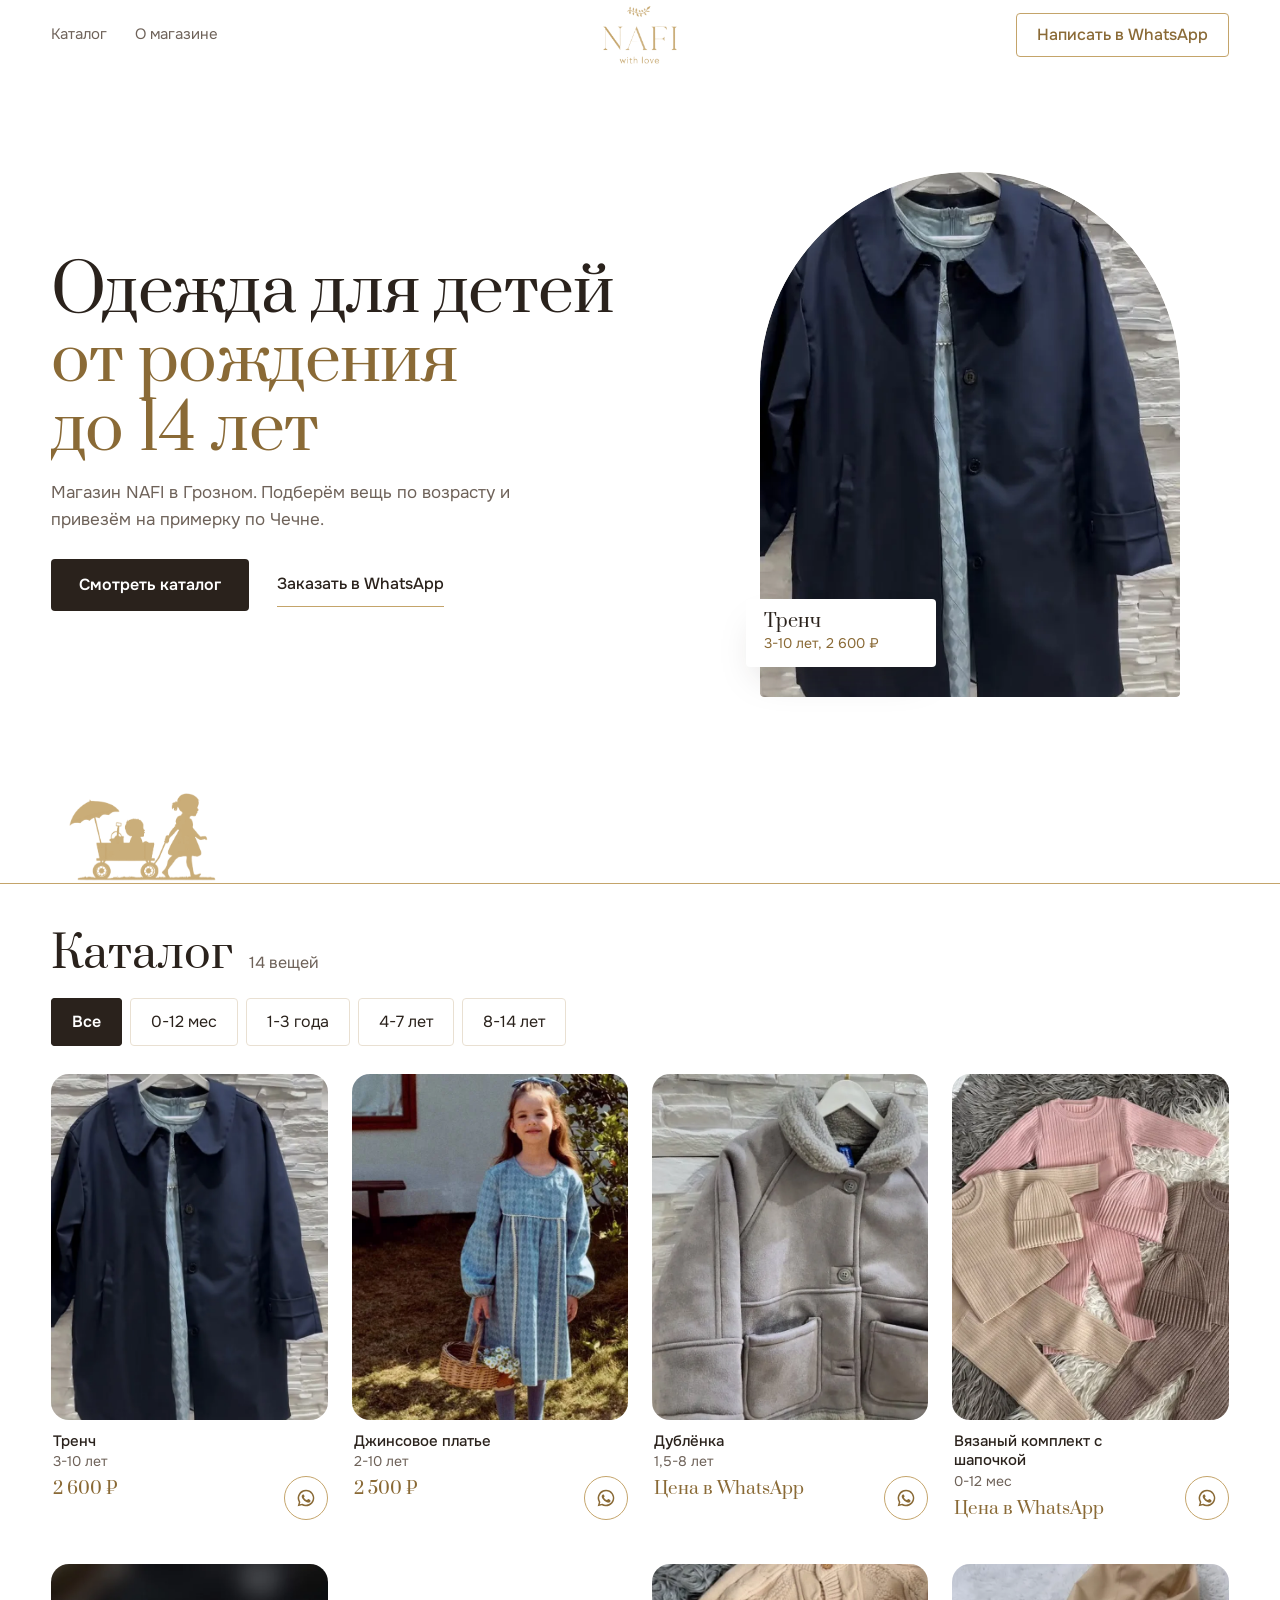
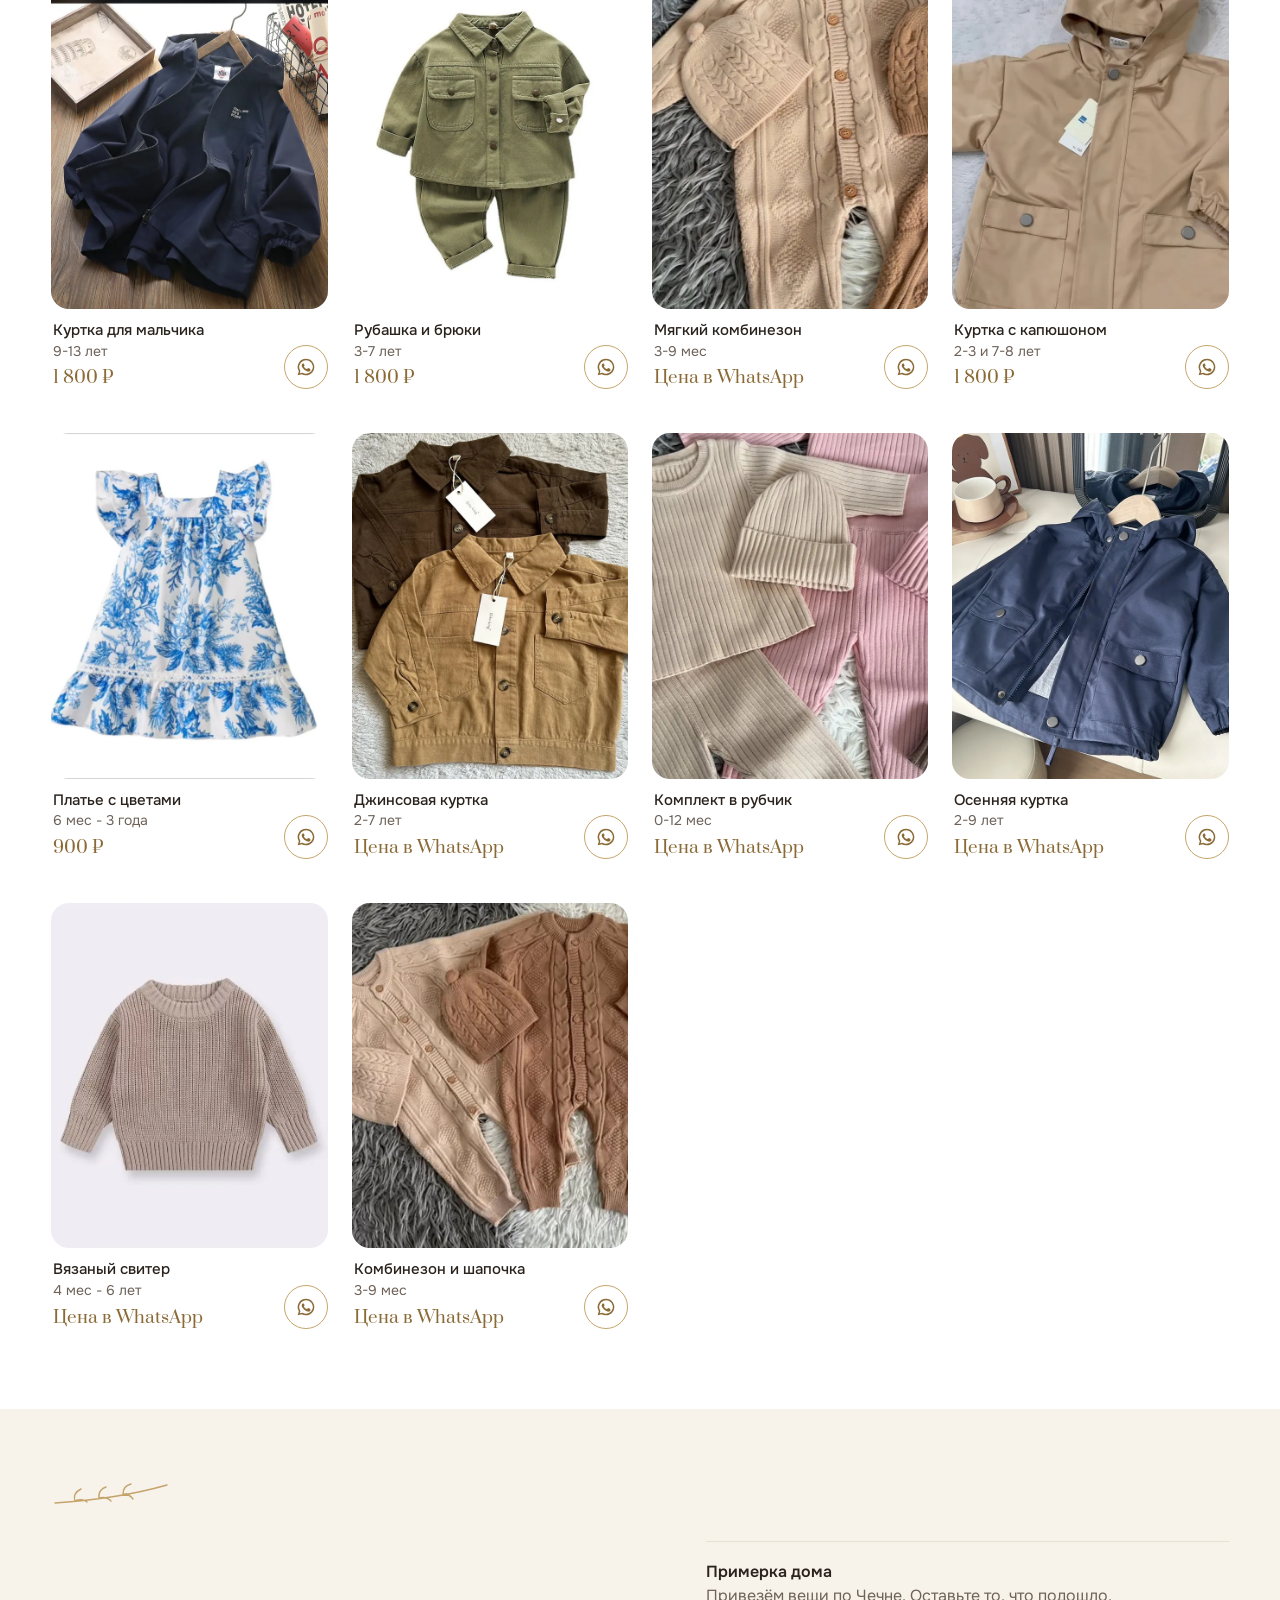
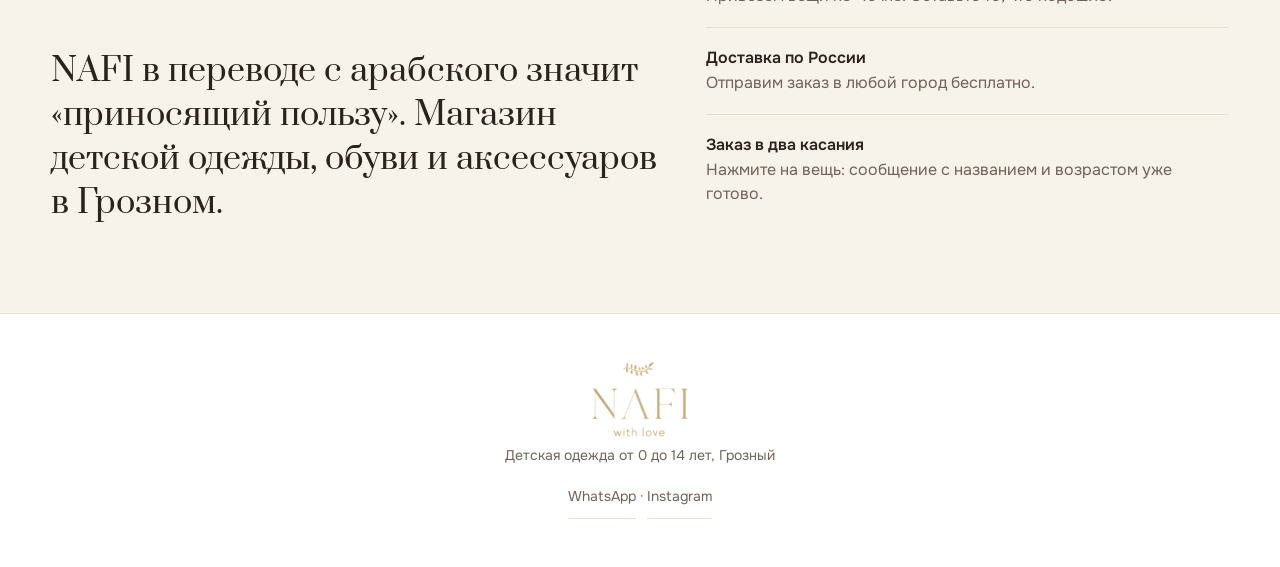
==== index.html @ 74fa731b "Первая выкладка демо: каталог NAFI, две темы, страница Миланы Выложено скриптом выложить-сайт.py" ====
<!doctype html>
<html lang="ru">
<head>
<meta charset="utf-8">
<meta name="viewport" content="width=device-width, initial-scale=1, viewport-fit=cover">
<meta name="robots" content="noindex">
<meta name="color-scheme" content="light dark">
<meta name="theme-color" content="#ffffff" media="(prefers-color-scheme: light)">
<meta name="theme-color" content="#17120e" media="(prefers-color-scheme: dark)">
<title>NAFI: детская одежда в Грозном</title>
<meta name="description" content="Детская одежда NAFI от 0 до 14 лет в Грозном. Выберите вещь по возрасту и закажите в WhatsApp.">
<link rel="preconnect" href="https://fonts.googleapis.com">
<link rel="preconnect" href="https://fonts.gstatic.com" crossorigin>
<link href="https://fonts.googleapis.com/css2?family=Onest:wght@400;500;600&family=Prata&display=swap" rel="stylesheet">
<link rel="stylesheet" href="css/base.css">
<link rel="stylesheet" href="css/glavnaya.css">
<link rel="stylesheet" href="css/katalog.css">
<script>
  // Тема как на телефоне. ?tema=svet или ?tema=tma: для проверки
  (() => {
    const d = document.documentElement, m = matchMedia('(prefers-color-scheme: dark)'), q = new URLSearchParams(location.search).get('tema');
    const tema = () => { d.dataset.tema = q === 'tma' || q === 'svet' ? q : (m.matches ? 'tma' : 'svet'); };
    tema(); m.addEventListener('change', tema); d.classList.add('js');
  })();
</script>
</head>
<body>
<header class="shapka">
  <nav class="shapka-menu" aria-label="Разделы"><a href="#katalog">Каталог</a><a href="#o-nas">О магазине</a></nav>
  <a class="shapka-znak" href="#" aria-label="NAFI with love, наверх"><img src="img/znak.png" alt="NAFI with love" width="484" height="375"></a>
  <a class="shapka-wa" data-wa target="_blank" rel="noopener">Написать в WhatsApp</a>
</header>

<main>
  <!-- Светлая тема телефона: арка -->
  <section class="glavnaya glavnaya-svet">
    <div class="glavnaya-tekst sloj-tekst">
      <h1 data-slova>Одежда для детей от рождения до 14&nbsp;лет</h1>
      <p class="podzag">Магазин NAFI в Грозном. Подберём вещь по возрасту и привезём на примерку по Чечне.</p>
      <div class="glavnaya-knopki">
        <a class="knopka" href="#katalog">Смотреть каталог</a>
        <a class="ssylka" data-wa target="_blank" rel="noopener">Заказать в WhatsApp</a>
      </div>
    </div>
    <figure class="arka-svet sloj-arka" data-arka>
      <div class="arka-okno"></div>
      <figcaption class="arka-podpis" aria-live="polite"><b class="smena" data-arka-name></b><span class="smena" data-arka-info></span></figcaption>
    </figure>
    <div class="zemlya" data-progulka aria-hidden="true"></div>
  </section>

  <!-- Тёмная тема телефона: витрина -->
  <section class="glavnaya glavnaya-tma">
    <div class="scena-tekst sloj-tekst">
      <h1 data-slova>Детская одежда от&nbsp;0 до&nbsp;14&nbsp;лет</h1>
      <p class="podzag">Магазин NAFI в Грозном. Примерка дома по Чечне, доставка по России.</p>
    </div>
    <div class="vitrina sloj-arka" data-vitrina>
      <div class="svet" aria-hidden="true"></div>
      <div class="vitrina-lenta" data-lenta></div>
      <button class="strelka strelka-l" type="button" data-shag="-1" aria-label="Предыдущая вещь"><svg viewBox="0 0 24 24"><path d="M15 5l-7 7 7 7"/></svg></button>
      <button class="strelka strelka-p" type="button" data-shag="1" aria-label="Следующая вещь"><svg viewBox="0 0 24 24"><path d="M9 5l7 7-7 7"/></svg></button>
    </div>
    <div class="vitrina-podpis" aria-live="polite">
      <div><b class="smena" data-v-name></b><span class="smena" data-v-info></span></div>
      <a class="knopka" data-v-wa target="_blank" rel="noopener">Заказать</a>
    </div>
    <div class="zemlya" data-progulka aria-hidden="true"></div>
  </section>

  <section class="katalog" id="katalog">
    <div class="katalog-verh"><h2>Каталог</h2><span class="schet" data-schet></span></div>
    <div class="vozrasty" id="vozrast" data-vozrasty role="group" aria-label="Возраст ребёнка"></div>
    <div class="setka" data-setka></div>
  </section>

  <section class="o-nas" id="o-nas">
    <svg class="vetka" viewBox="0 0 120 32" aria-hidden="true"><path pathLength="1" d="M4 22c30-2 70-6 112-18M24 20c-2-6 2-10 6-12M24 20c4-2 9-2 12 1M48 17c-1-6 3-10 7-11M48 17c4-1 9 0 12 3M72 13c0-6 4-9 8-10M72 13c4 0 8 2 10 5"/></svg>
    <p class="poyav">NAFI в переводе с арабского значит «приносящий пользу». Магазин детской одежды, обуви и аксессуаров в Грозном.</p>
    <ul class="fakty">
      <li class="poyav"><b>Примерка дома</b>Привезём вещи по Чечне. Оставьте то, что подошло.</li>
      <li class="poyav"><b>Доставка по России</b>Отправим заказ в любой город бесплатно.</li>
      <li class="poyav"><b>Заказ в два касания</b>Нажмите на вещь: сообщение с названием и возрастом уже готово.</li>
    </ul>
  </section>
</main>

<footer class="podval">
  <img src="img/znak.png" alt="NAFI with love" width="484" height="375" loading="lazy">
  <p>Детская одежда от 0 до 14 лет, Грозный</p>
  <p><a data-wa target="_blank" rel="noopener">WhatsApp</a> · <a href="https://www.instagram.com/nafi_with_love/" target="_blank" rel="noopener">Instagram</a></p>
</footer>

<nav class="niz" aria-label="Быстрые кнопки">
  <a href="#katalog"><svg viewBox="0 0 24 24"><path d="M4 4h7v7H4zM13 4h7v7h-7zM4 13h7v7H4zM13 13h7v7h-7z"/></svg>Каталог</a>
  <a href="#vozrast"><svg viewBox="0 0 24 24"><path d="M12 3v18M7 7h10M8 12h8M9 17h6"/></svg>Возраст</a>
  <a href="https://www.instagram.com/nafi_with_love/" target="_blank" rel="noopener"><svg viewBox="0 0 24 24"><rect x="4" y="4" width="16" height="16" rx="5"/><circle cx="12" cy="12" r="3.6"/></svg>Instagram</a>
  <a class="niz-wa" data-wa target="_blank" rel="noopener"><svg viewBox="0 0 24 24"><path d="M5 19l1.2-3.6A7.5 7.5 0 1 1 9 18.4z"/></svg>WhatsApp</a>
</nav>

<script type="module" src="js/dvizhenie.js"></script>
</body>
</html>
---- css/base.css ----
/* NAFI: переменные двух тем, шапка, кнопки, нижнее меню, подвал.
   Тема берётся с телефона: светлая (образец A) или тёмная (образец B). Цвета только отсюда. */
:root {
  --fon: #ffffff;
  --fon-2: #f7f2ea;
  --zoloto: #c4a46a;
  --zoloto-t: #8a6a36;
  --tekst: #2a221c;
  --seryj: #6e6259;
  --liniya: #e9e0d2;
  --knopka-fon: #2a221c;
  --knopka-tekst: #ffffff;
  --ten: 0 18px 40px -18px rgba(42, 34, 28, .35);
  --r: 18px;
  --z: 'Prata', Georgia, serif;
  --s: 'Onest', system-ui, sans-serif;
  --plavno: cubic-bezier(.2, .7, .2, 1);
  --pruzhina: cubic-bezier(.3, 1.45, .5, 1);
  --sy: 0;
}
/* Тёмная тема: data-tema="tma" ставит скрипт в <head> по теме телефона (или ?tema=tma) */
:root[data-tema="tma"] {
    --fon: #17120e;
    --fon-2: #211a14;
    --zoloto: #c9a86c;
    --zoloto-t: #e2c890;
    --tekst: #f3ebdd;
    --seryj: #b3a691;
    --liniya: rgba(201, 168, 108, .28);
    --knopka-fon: #c9a86c;
    --knopka-tekst: #17120e;
    --ten: 0 40px 80px -30px rgba(0, 0, 0, .85);
}

* { box-sizing: border-box; margin: 0; }
html { scroll-behavior: smooth; scroll-padding-top: 84px; }
body { background: var(--fon); color: var(--tekst); font: 16px/1.55 var(--s); -webkit-font-smoothing: antialiased; overflow-x: hidden; }
img { display: block; max-width: 100%; }
a { color: inherit; text-decoration: none; cursor: pointer; }
button { font: inherit; color: inherit; }
:focus-visible { outline: 2px solid var(--zoloto); outline-offset: 3px; }

/* Шапка: знак в середине, по знаку один раз проходит золотой блик */
.shapka { position: sticky; top: 0; z-index: 20; display: grid; grid-template-columns: 1fr auto 1fr; align-items: center; padding: 6px clamp(16px, 4vw, 56px); background: var(--fon); transition: box-shadow .4s; }
.shapka.nizhe { box-shadow: 0 1px 0 var(--liniya); }
.shapka-znak { grid-column: 2; position: relative; display: block; }
.shapka-znak img { height: 58px; width: auto; transition: height .5s var(--plavno); }
.shapka.nizhe .shapka-znak img { height: 46px; }
.shapka-znak::after { content: ''; position: absolute; inset: 0; background: linear-gradient(105deg, transparent 38%, rgba(255, 246, 220, .95) 50%, transparent 62%) 160% 0 / 260% 100% no-repeat;
  -webkit-mask: url(../img/znak.png) center / contain no-repeat; mask: url(../img/znak.png) center / contain no-repeat; animation: blik 1.8s .5s ease-in-out both; pointer-events: none; }
.shapka-menu { display: none; gap: 28px; font-size: 15px; color: var(--seryj); }
.shapka-menu a { min-height: 44px; display: inline-flex; align-items: center; background: linear-gradient(var(--zoloto), var(--zoloto)) 0 85% / 0 1px no-repeat; transition: background-size .4s var(--plavno), color .3s; }
.shapka-menu a:hover { background-size: 100% 1px; color: var(--tekst); }
.shapka-wa { display: none; justify-self: end; min-height: 44px; align-items: center; padding: 0 20px; border: 1px solid var(--zoloto); border-radius: 4px; color: var(--zoloto-t); font-weight: 500; transition: background .3s, color .3s; }
.shapka-wa:hover { background: var(--zoloto); color: var(--fon); }

/* Кнопки */
.knopka { position: relative; overflow: hidden; display: inline-flex; align-items: center; justify-content: center; min-height: 52px; padding: 0 28px; background: var(--knopka-fon); color: var(--knopka-tekst); border-radius: 4px; font-weight: 600; transition: transform .35s var(--pruzhina); }
.knopka::after { content: ''; position: absolute; left: 0; bottom: 0; height: 3px; width: 100%; background: var(--zoloto-t); transform: scaleX(0); transform-origin: left; transition: transform .5s var(--plavno); }
.knopka:hover::after { transform: scaleX(1); }
.knopka:active { transform: scale(.97); }
.ssylka { min-height: 44px; display: inline-flex; align-items: center; border-bottom: 1px solid var(--zoloto); font-weight: 500; }

/* Появление при прокрутке */
.poyav { opacity: 0; transform: translateY(26px); transition: opacity .9s var(--plavno), transform .9s var(--plavno); transition-delay: calc(var(--i, 0) * 110ms); }
.poyav.vidno { opacity: 1; transform: none; }

/* Подвал и нижнее меню телефона */
.podval { display: grid; justify-items: center; gap: 8px; padding: 48px 16px 124px; border-top: 1px solid var(--liniya); text-align: center; color: var(--seryj); font-size: 14px; }
.podval img { width: 96px; height: auto; }
.podval a { display: inline-block; min-height: 44px; line-height: 44px; border-bottom: 1px solid var(--liniya); }
.niz { position: fixed; left: 0; right: 0; bottom: 0; z-index: 30; display: grid; grid-template-columns: repeat(4, 1fr); padding: 6px 6px calc(6px + env(safe-area-inset-bottom)); background: var(--fon-2); border-top: 1px solid var(--liniya); animation: vyezd .9s 1s var(--pruzhina) both; }
.niz a { min-height: 52px; display: grid; justify-items: center; align-content: center; gap: 2px; font-size: 12px; color: var(--seryj); transition: transform .3s var(--pruzhina); }
.niz a:active { transform: scale(.92); }
.niz svg { width: 22px; height: 22px; fill: none; stroke: currentColor; stroke-width: 1.6; stroke-linejoin: round; stroke-linecap: round; }
.niz-wa { color: var(--zoloto-t) !important; }

@media (min-width: 900px) {
  .shapka-menu, .shapka-wa { display: flex; }
  .niz { display: none; }
  .podval { padding-bottom: 48px; }
}

@keyframes blik { to { background-position: -60% 0; } }
@keyframes vyezd { from { transform: translateY(110%); } }
@keyframes vverh { to { opacity: 1; transform: none; } }

@media (prefers-reduced-motion: reduce) {
  html { scroll-behavior: auto; }
  *, *::before, *::after { animation-duration: .01s !important; animation-delay: 0s !important; animation-iteration-count: 1 !important; transition-duration: .01s !important; transition-delay: 0s !important; }
}
---- css/glavnaya.css ----
/* Первый экран: светлая тема (арка) и тёмная (витрина), прогулка по линии земли, камера при прокрутке.
   --sy: прокрутка в пикселях, ставит js/dvizhenie.js. Раскадровка: docs/Раскадровка движения.md */
.glavnaya { position: relative; overflow-x: clip; max-width: 1280px; margin: 0 auto; padding: 28px clamp(16px, 4vw, 56px) 120px; }
.glavnaya-tma { display: none; }
[data-tema="tma"] .glavnaya-svet { display: none; }
[data-tema="tma"] .glavnaya-tma { display: block; }

/* Камера: текст уходит быстрее, арка медленнее, земля стоит */
.sloj-tekst { transform: translate3d(0, calc(var(--sy) * -.22px), 0); opacity: calc(1 - var(--sy) / 700); will-change: transform; }
.sloj-arka { will-change: transform; }

/* Заголовок: слова встают из-под маски по очереди */
h1 { font: 400 clamp(34px, 5.2vw, 64px)/1.08 var(--z); letter-spacing: -.01em; text-wrap: balance; }
.js h1[data-slova] { visibility: hidden; }
.js h1.razbit { visibility: visible; }
.slovo { display: inline-block; overflow: hidden; vertical-align: top; padding-bottom: .08em; margin-bottom: -.08em; }
.slovo > span { display: inline-block; transform: translateY(105%); animation: slovo 1s var(--plavno) forwards; animation-delay: calc(.15s + var(--n) * 70ms); }
.podzag { margin-top: 16px; max-width: 30em; color: var(--seryj); font-size: 17px; opacity: 0; transform: translateY(16px); animation: vverh .9s .55s var(--plavno) forwards; }

/* Смена подписи: старое уходит вверх, новое встаёт снизу */
.smena { display: block; animation: smena .7s var(--plavno); }

/* ===== Светлая: арка ===== */
.glavnaya-svet { display: grid; gap: 28px; }
.glavnaya-svet h1 { color: var(--tekst); }
.glavnaya-svet h1 .slovo:nth-last-child(-n+4) > span { color: var(--zoloto-t); }
.glavnaya-knopki { display: flex; flex-wrap: wrap; align-items: center; gap: 12px 28px; margin-top: 26px; opacity: 0; transform: translateY(16px); animation: vverh .9s .7s var(--plavno) forwards; }
.arka-svet { position: relative; justify-self: center; width: min(100%, 420px); }
.arka-okno { position: relative; aspect-ratio: 4 / 5; border-radius: 999px 999px var(--r) var(--r); overflow: hidden; background: var(--fon-2); clip-path: inset(100% 0 0 0 round 999px 999px var(--r) var(--r)); animation: zanaves 1.4s .3s var(--plavno) forwards; }
.arka-okno img { position: absolute; inset: 0; width: 100%; height: 100%; object-fit: cover; opacity: 0; transform: scale(1.14); transition: opacity 1.2s ease, transform 5s ease-out; }
.arka-okno img.aktiv { opacity: 1; transform: scale(1); }
.arka-podpis { position: absolute; left: -14px; bottom: 30px; min-width: 190px; padding: 12px 18px; background: var(--fon); border-radius: 4px; box-shadow: var(--ten); font-size: 14px; overflow: hidden; opacity: 0; animation: vverh .8s 1.2s var(--plavno) forwards; transform: translateY(12px); }
.arka-podpis b { font: 400 18px/1.25 var(--z); }
.arka-podpis span { color: var(--zoloto-t); }

/* ===== Тёмная: витрина в глубину ===== */
.glavnaya-tma { text-align: center; perspective: 1400px; }
.glavnaya-tma .podzag { margin-inline: auto; }
.vitrina { position: relative; height: clamp(360px, 62vw, 560px); margin-top: 26px; touch-action: pan-y; user-select: none; perspective: 1200px;
  transform: rotateX(calc(var(--sy) * .018deg)); transform-origin: 50% 100%; }
.svet { position: absolute; left: 50%; top: -60px; width: min(96vw, 760px); height: calc(100% + 80px); transform: translateX(-50%); pointer-events: none;
  background: radial-gradient(ellipse 36% 52% at 50% 44%, rgba(226, 200, 144, .32), transparent 70%), conic-gradient(from 180deg at 50% -12%, transparent 160deg, rgba(226, 200, 144, .13) 171deg, rgba(226, 200, 144, .13) 189deg, transparent 200deg);
  animation: svet 2s .4s ease-out both; }
.svet.vspyshka { animation: vspyshka .9s ease-out; }
.vitrina-lenta { position: absolute; inset: 0; transform-style: preserve-3d; }
.arka { position: absolute; left: 50%; top: 0; height: 100%; aspect-ratio: 4 / 5; max-width: 74vw; border-radius: 999px 999px var(--r) var(--r); overflow: hidden; background: var(--fon-2); cursor: pointer;
  transform: translateX(calc(-50% + var(--d, 0) * 66%)) translateZ(calc(var(--ad, 0) * -240px)) rotateY(calc(var(--d, 0) * -26deg));
  filter: brightness(.4) saturate(.75); transition: transform 1s var(--plavno), filter 1s var(--plavno), opacity .7s; z-index: 1; }
.arka.centr { filter: none; z-index: 2; box-shadow: var(--ten); cursor: default; }
.arka.skryt { opacity: 0; pointer-events: none; }
.arka img { width: 100%; height: 100%; object-fit: cover; pointer-events: none; }
.vitrina-lenta.dvizh .arka img { animation: razmytie .7s ease-out; }
.vitrina-lenta.vhod .arka { transform: translateX(calc(-50% + var(--d, 0) * 120%)) translateY(60px) translateZ(-300px) rotateY(calc(var(--d, 0) * -50deg)); filter: brightness(0); }
.strelka { position: absolute; top: 50%; z-index: 3; width: 52px; height: 52px; display: grid; place-items: center; border-radius: 50%; border: 1px solid var(--liniya); background: rgba(23, 18, 14, .7); cursor: pointer; transition: border-color .3s, transform .3s var(--pruzhina); }
.strelka:hover { border-color: var(--zoloto); }
.strelka:active { transform: scale(.9); }
.strelka svg { width: 22px; height: 22px; fill: none; stroke: var(--zoloto-t); stroke-width: 1.6; }
.strelka-l { left: 0; } .strelka-p { right: 0; }
.vitrina-podpis { display: flex; align-items: center; justify-content: center; gap: 24px; margin-top: 22px; text-align: left; opacity: 0; animation: vverh .8s 1.1s var(--plavno) forwards; transform: translateY(12px); }
.vitrina-podpis > div { overflow: hidden; min-width: 160px; }
.vitrina-podpis b { font: 400 22px/1.2 var(--z); }
.vitrina-podpis span { color: var(--zoloto-t); font-size: 15px; }

/* ===== Прогулка: девочка с тележкой из логотипа ===== */
.zemlya { position: absolute; left: 0; right: 0; bottom: 14px; height: 76px; border-bottom: 1px solid var(--zoloto); overflow: hidden; pointer-events: none; }
.glavnaya-tma .zemlya { border-color: var(--liniya); }
.progulka { position: absolute; left: 0; bottom: -1px; height: 72px; aspect-ratio: 850 / 519; will-change: transform; transform: translate3d(-110%, 0, 0); }
.progulka > img { position: absolute; }
.progulka-telo { inset: 0; width: 100%; height: 100%; }
.progulka .koleso { width: 7.06%; top: 81.89%; will-change: transform; }

@media (min-width: 900px) {
  .glavnaya-svet { grid-template-columns: 1.1fr .9fr; align-items: center; min-height: calc(100vh - 72px); padding-top: 40px; padding-bottom: 140px; }
  .arka-svet { transform: translate3d(0, calc(var(--sy) * .1px), 0); }
  .zemlya { height: 96px; } .progulka { height: 92px; }
  .strelka-l { left: 12%; } .strelka-p { right: 12%; }
}

@keyframes slovo { to { transform: none; } }
@keyframes smena { from { transform: translateY(100%); opacity: 0; } }
@keyframes zanaves { to { clip-path: inset(0 0 0 0 round 999px 999px var(--r) var(--r)); } }
@keyframes svet { from { opacity: 0; } 40% { opacity: .5; } 55% { opacity: .2; } to { opacity: 1; } }
@keyframes vspyshka { 30% { opacity: 1.6; filter: brightness(1.5); } }
@keyframes razmytie { 0% { filter: blur(0); } 35% { filter: blur(3px); } 100% { filter: blur(0); } }

@media (prefers-reduced-motion: reduce) {
  .sloj-tekst, .arka-svet, .vitrina { transform: none; opacity: 1; }
  .slovo > span { transform: none; }
  .arka-okno { clip-path: none; }
}
---- css/katalog.css ----
/* Каталог: возраст, карточки (встают из глубины, плывут при смене возраста), о магазине */
.katalog { max-width: 1280px; margin: 0 auto; padding: 32px clamp(16px, 4vw, 56px) 80px; }
.katalog-verh { display: flex; align-items: baseline; gap: 16px; }
.katalog h2 { font: 400 clamp(30px, 4vw, 44px)/1.1 var(--z); }
.schet { color: var(--seryj); }
.vozrasty { display: flex; gap: 8px; margin: 20px -16px 28px; padding: 0 16px; overflow-x: auto; scrollbar-width: none; }
.vozrasty::-webkit-scrollbar { display: none; }
.vozrasty button { position: relative; flex: none; min-height: 48px; padding: 0 20px; border: 1px solid var(--liniya); border-radius: 4px; background: none; cursor: pointer; transition: border-color .3s, color .3s, transform .3s var(--pruzhina); }
.vozrasty button::before { content: ''; position: absolute; inset: -1px; border-radius: 4px; background: var(--knopka-fon); transform: scaleY(0); transform-origin: bottom; transition: transform .45s var(--plavno); z-index: -1; }
.vozrasty button { z-index: 0; isolation: isolate; }
.vozrasty button:hover { border-color: var(--zoloto); }
.vozrasty button:active { transform: scale(.95); }
.vozrasty button[aria-pressed="true"] { border-color: var(--knopka-fon); color: var(--knopka-tekst); font-weight: 600; }
.vozrasty button[aria-pressed="true"]::before { transform: scaleY(1); }

.setka { display: grid; grid-template-columns: repeat(2, minmax(0, 1fr)); gap: 28px 14px; perspective: 1200px; }
.tovar { position: relative; --rx: 0deg; --ry: 0deg;
  opacity: 0; transform: translateY(40px) rotateX(14deg) scale(.95); transform-origin: 50% 100%;
  transition: opacity .9s var(--plavno), transform .9s var(--plavno); transition-delay: calc(var(--i) * 90ms); }
.tovar.vidno { opacity: 1; transform: rotateX(var(--rx)) rotateY(var(--ry)); transition-delay: 0s; transition-duration: .9s, .5s; }
.tovar.vidno.pervyj { transition-delay: calc(var(--i) * 90ms); transition-duration: .9s; }
.tovar.uhod { opacity: 0; transform: scale(.94); transition-duration: .22s; transition-delay: 0s; }
.tovar[hidden] { display: none; }
.tovar-foto { position: relative; display: block; aspect-ratio: 4 / 5; border-radius: var(--r); overflow: hidden; background: var(--fon-2); }
.tovar-foto img { width: 100%; height: 100%; object-fit: cover; transition: transform 1.1s var(--plavno); }
.tovar-foto::after { content: ''; position: absolute; inset: 0; background: linear-gradient(115deg, transparent 40%, rgba(255, 248, 230, .32) 50%, transparent 60%) calc(var(--mx, -1) * 100%) 0 / 300% 100% no-repeat; opacity: 0; transition: opacity .4s; pointer-events: none; }
.tovar:hover .tovar-foto img { transform: scale(1.06); }
.tovar:hover .tovar-foto::after { opacity: 1; }
.tovar:active .tovar-foto { transform: scale(.98); transition: transform .2s; }
.tovar-tekst { padding: 12px 52px 0 2px; }
.tovar h3 { font: 500 15px/1.3 var(--s); }
.tovar-vozrast { color: var(--seryj); font-size: 14px; }
.tovar-cena { margin-top: 4px; font: 400 17px var(--z); color: var(--zoloto-t); }
.tovar-wa { position: absolute; right: 0; bottom: 0; width: 44px; height: 44px; display: grid; place-items: center; border-radius: 50%; border: 1px solid var(--zoloto); color: var(--zoloto-t); transition: background .3s, color .3s, transform .35s var(--pruzhina); }
.tovar-wa:hover { background: var(--zoloto); color: var(--fon); transform: scale(1.08); }
.tovar-wa svg { width: 20px; height: 20px; }

/* Метки на фото: хит, скидка, продано. Проданная вещь бледнее и без кнопки заказа. */
.metki { position: absolute; left: 10px; top: 10px; display: flex; flex-wrap: wrap; gap: 6px; }
.metka { padding: 5px 10px; border-radius: 4px; background: var(--fon); color: var(--tekst); font: 600 12px/1.2 var(--s); box-shadow: 0 4px 14px rgba(0, 0, 0, .12); }
.metka-skidka { background: var(--zoloto); color: #1b1510; }
.metka-prodano { background: var(--tekst); color: var(--fon); }
.tovar-cena s { margin-left: 6px; color: var(--seryj); font: 400 14px var(--s); }
.tovar.prodano .tovar-foto img { filter: grayscale(.85) opacity(.55); }
.tovar.prodano .tovar-cena { color: var(--seryj); font-size: 15px; }
.net-svyazi { grid-column: 1 / -1; padding: 40px 0; color: var(--seryj); }

/* О магазине: веточка рисуется линией, строки встают по очереди */
.o-nas { max-width: 1280px; margin: 0 auto; padding: 72px clamp(16px, 4vw, 56px) 88px; background: var(--fon-2); display: grid; gap: 28px; }
.vetka { width: 120px; height: 32px; fill: none; stroke: var(--zoloto); stroke-width: 1.4; stroke-linecap: round; stroke-dasharray: 1; stroke-dashoffset: 1; transition: stroke-dashoffset 2.2s var(--plavno); }
.vetka.vidno { stroke-dashoffset: 0; }
.o-nas > p { font: 400 clamp(22px, 2.8vw, 32px)/1.38 var(--z); max-width: 24em; }
.fakty { list-style: none; padding: 0; display: grid; }
.fakty li { padding: 18px 0; border-top: 1px solid var(--liniya); color: var(--seryj); }
.fakty li:nth-child(2) { --i: 1; } .fakty li:nth-child(3) { --i: 2; }
.fakty b { display: block; color: var(--tekst); font-weight: 600; }

@media (min-width: 900px) {
  .setka { grid-template-columns: repeat(4, minmax(0, 1fr)); gap: 44px 24px; }
  .vozrasty { margin-inline: 0; padding: 0; }
  .o-nas { grid-template-columns: 1.2fr 1fr; align-items: end; }
  .o-nas .vetka { grid-column: 1 / -1; }
  .fakty { grid-column: 2; grid-row: 2; }
}

@media (prefers-reduced-motion: reduce) {
  .tovar, .tovar.vidno { transform: none; opacity: 1; }
  .vetka { stroke-dashoffset: 0; }
}
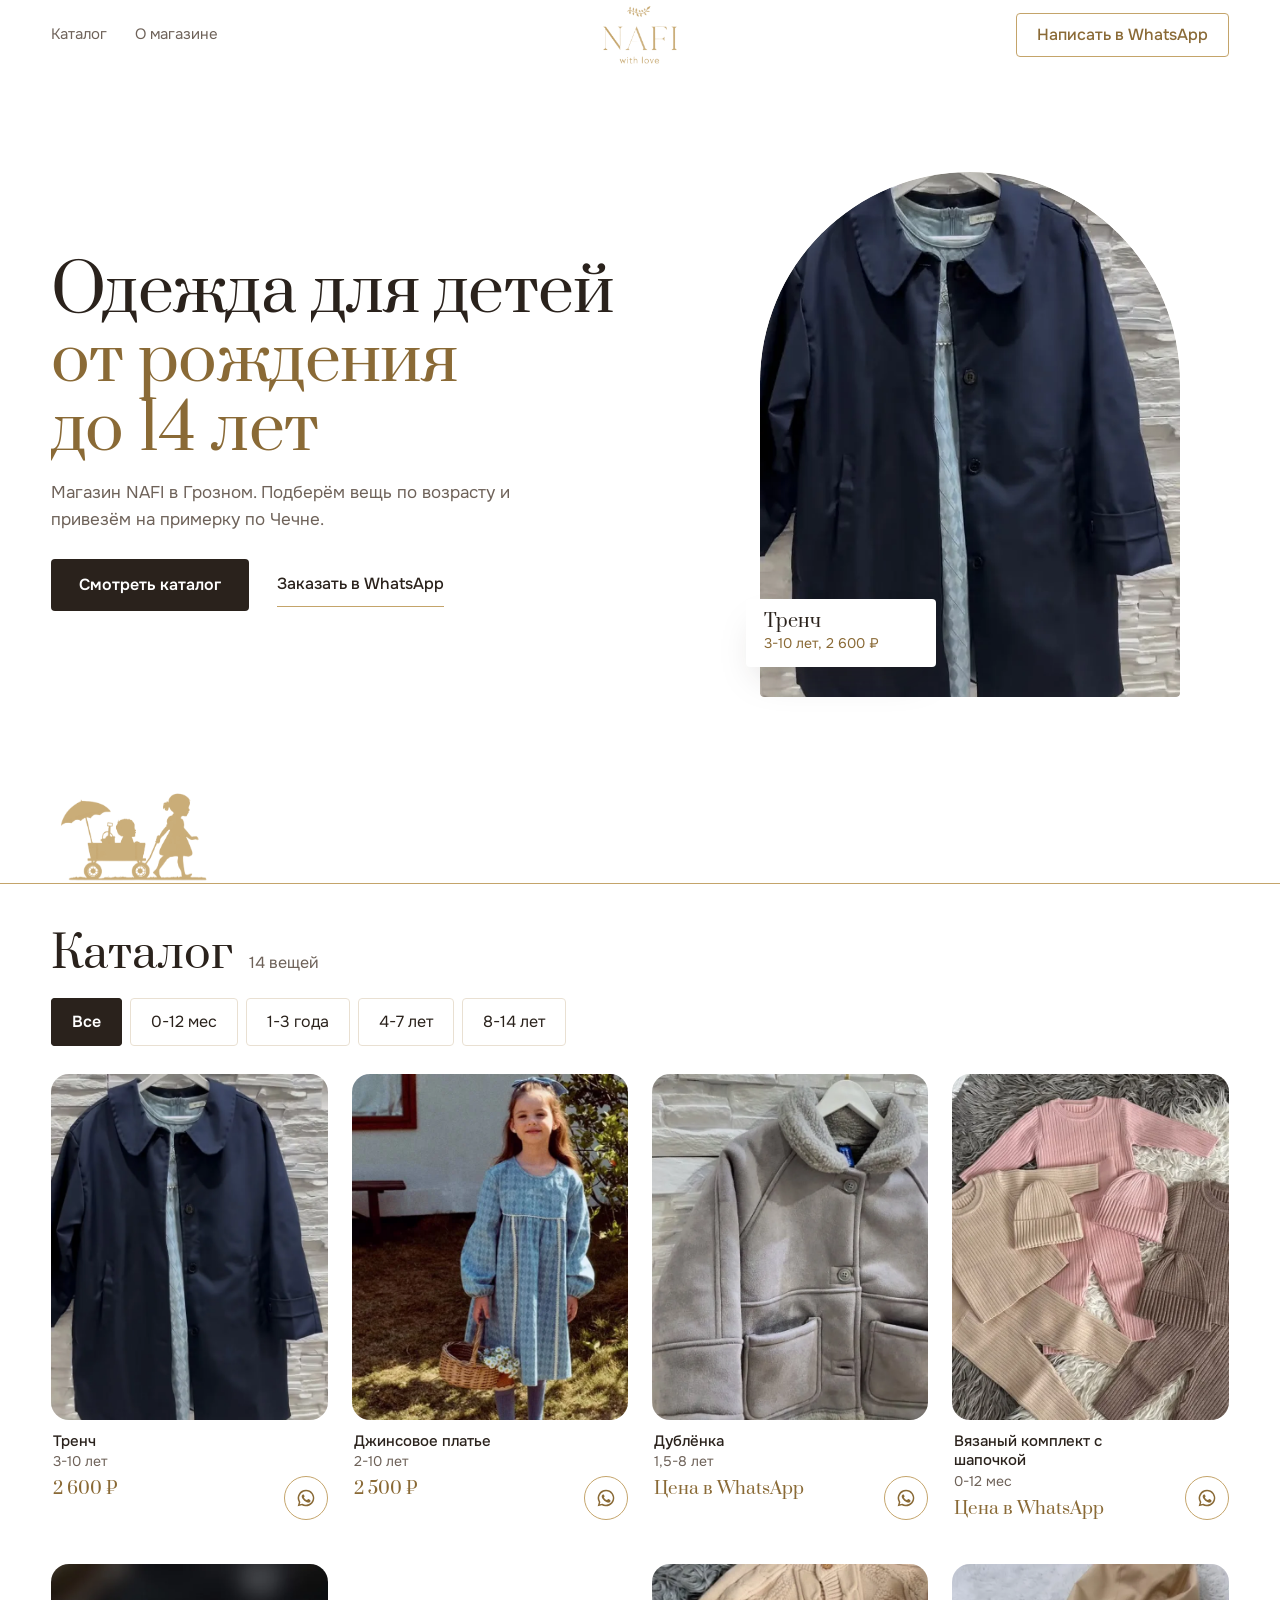
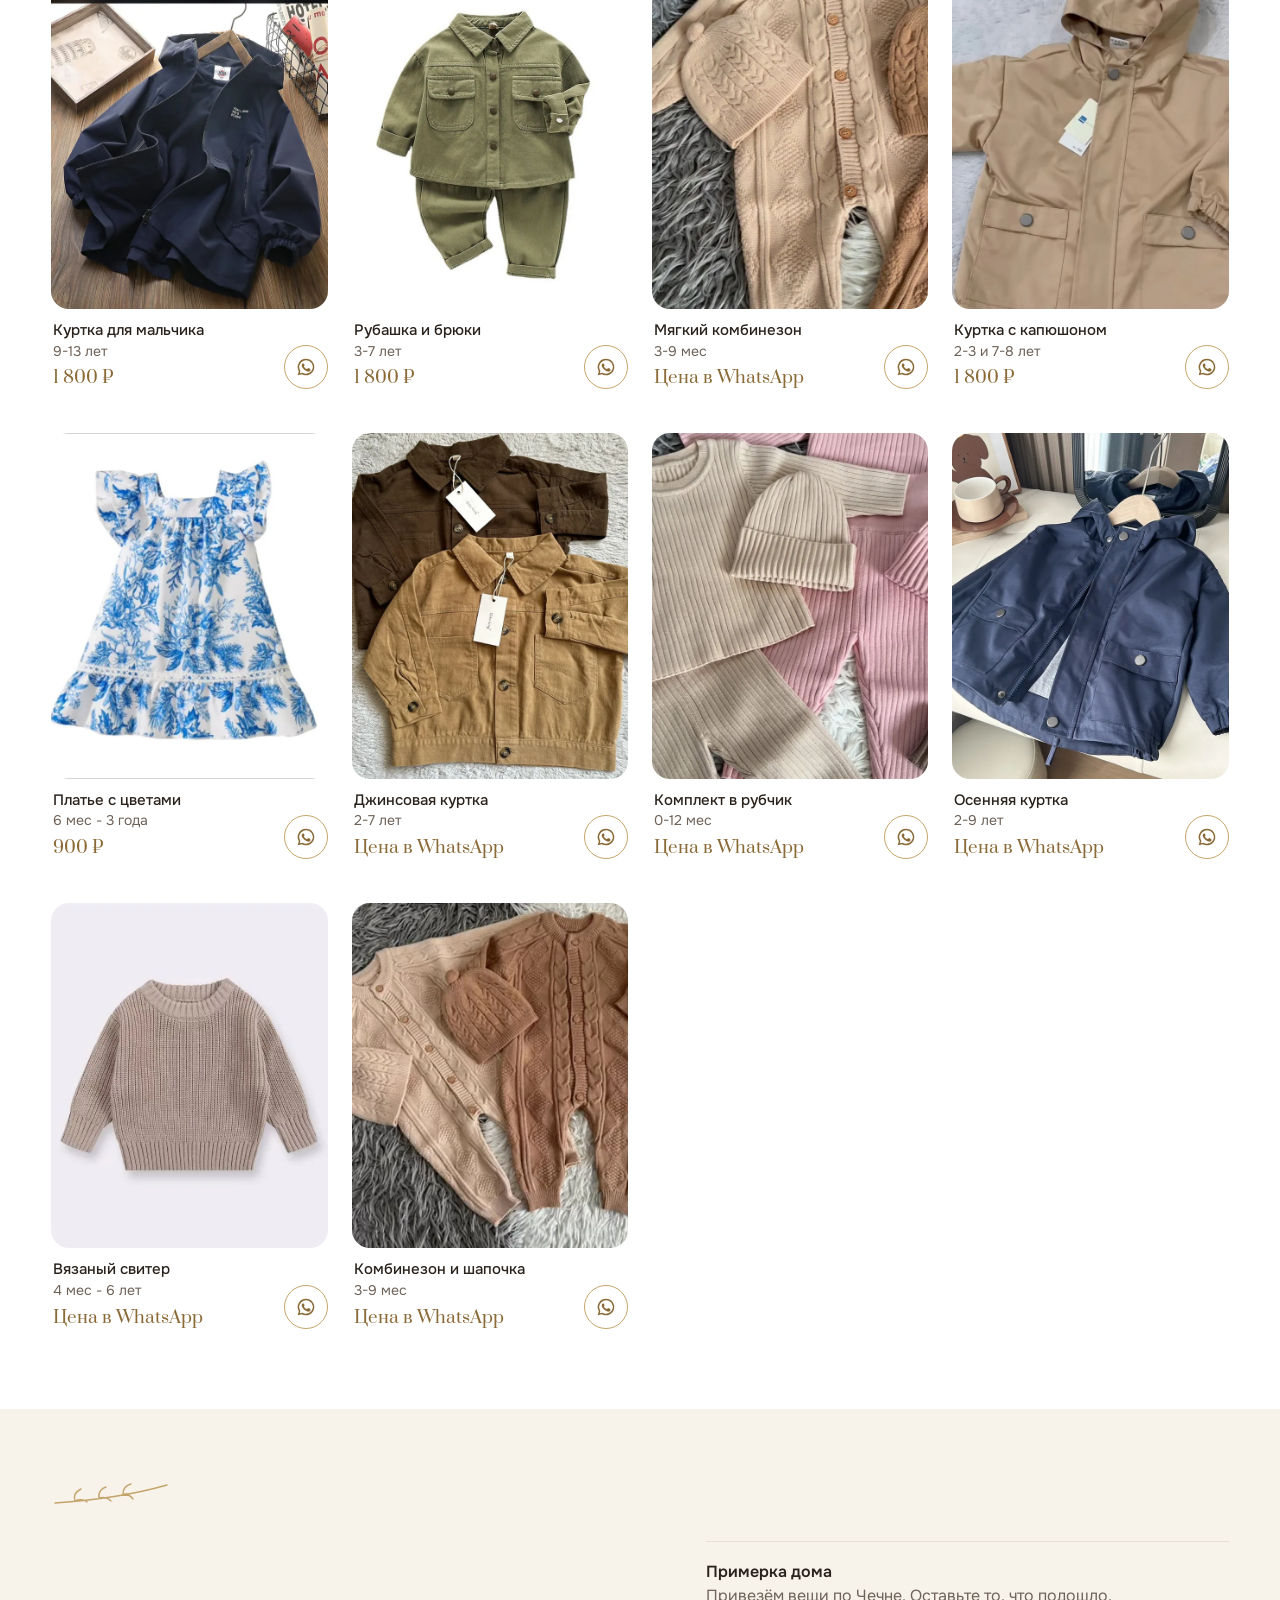
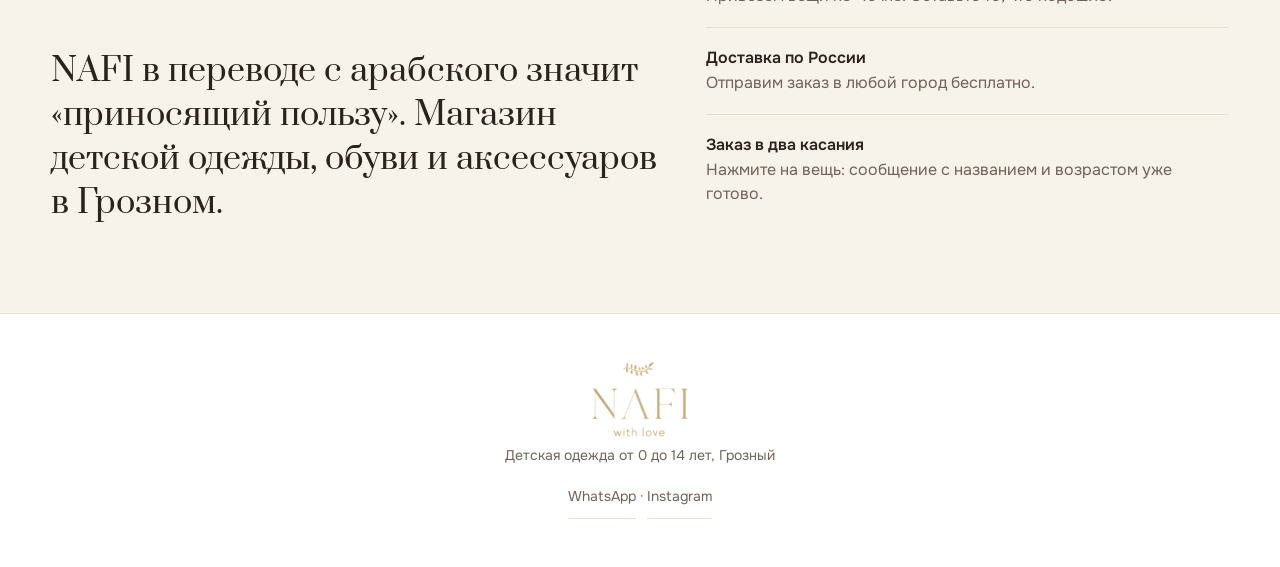
==== commit ec9b3e1c: "Значок «Возраст»: линейка; подпись арки вслед за фото Выложено скриптом выложить-сайт.py" ====
--- a/index.html
+++ b/index.html
@@ -93,7 +93,7 @@
 
 <nav class="niz" aria-label="Быстрые кнопки">
   <a href="#katalog"><svg viewBox="0 0 24 24"><path d="M4 4h7v7H4zM13 4h7v7h-7zM4 13h7v7H4zM13 13h7v7h-7z"/></svg>Каталог</a>
-  <a href="#vozrast"><svg viewBox="0 0 24 24"><path d="M12 3v18M7 7h10M8 12h8M9 17h6"/></svg>Возраст</a>
+  <a href="#vozrast"><svg viewBox="0 0 24 24"><rect x="2" y="6.5" width="20" height="11" rx="2"/><path d="M6.5 6.5v4M10.5 6.5v6M14.5 6.5v4M18.5 6.5v3"/></svg>Возраст</a>
   <a href="https://www.instagram.com/nafi_with_love/" target="_blank" rel="noopener"><svg viewBox="0 0 24 24"><rect x="4" y="4" width="16" height="16" rx="5"/><circle cx="12" cy="12" r="3.6"/></svg>Instagram</a>
   <a class="niz-wa" data-wa target="_blank" rel="noopener"><svg viewBox="0 0 24 24"><path d="M5 19l1.2-3.6A7.5 7.5 0 1 1 9 18.4z"/></svg>WhatsApp</a>
 </nav>
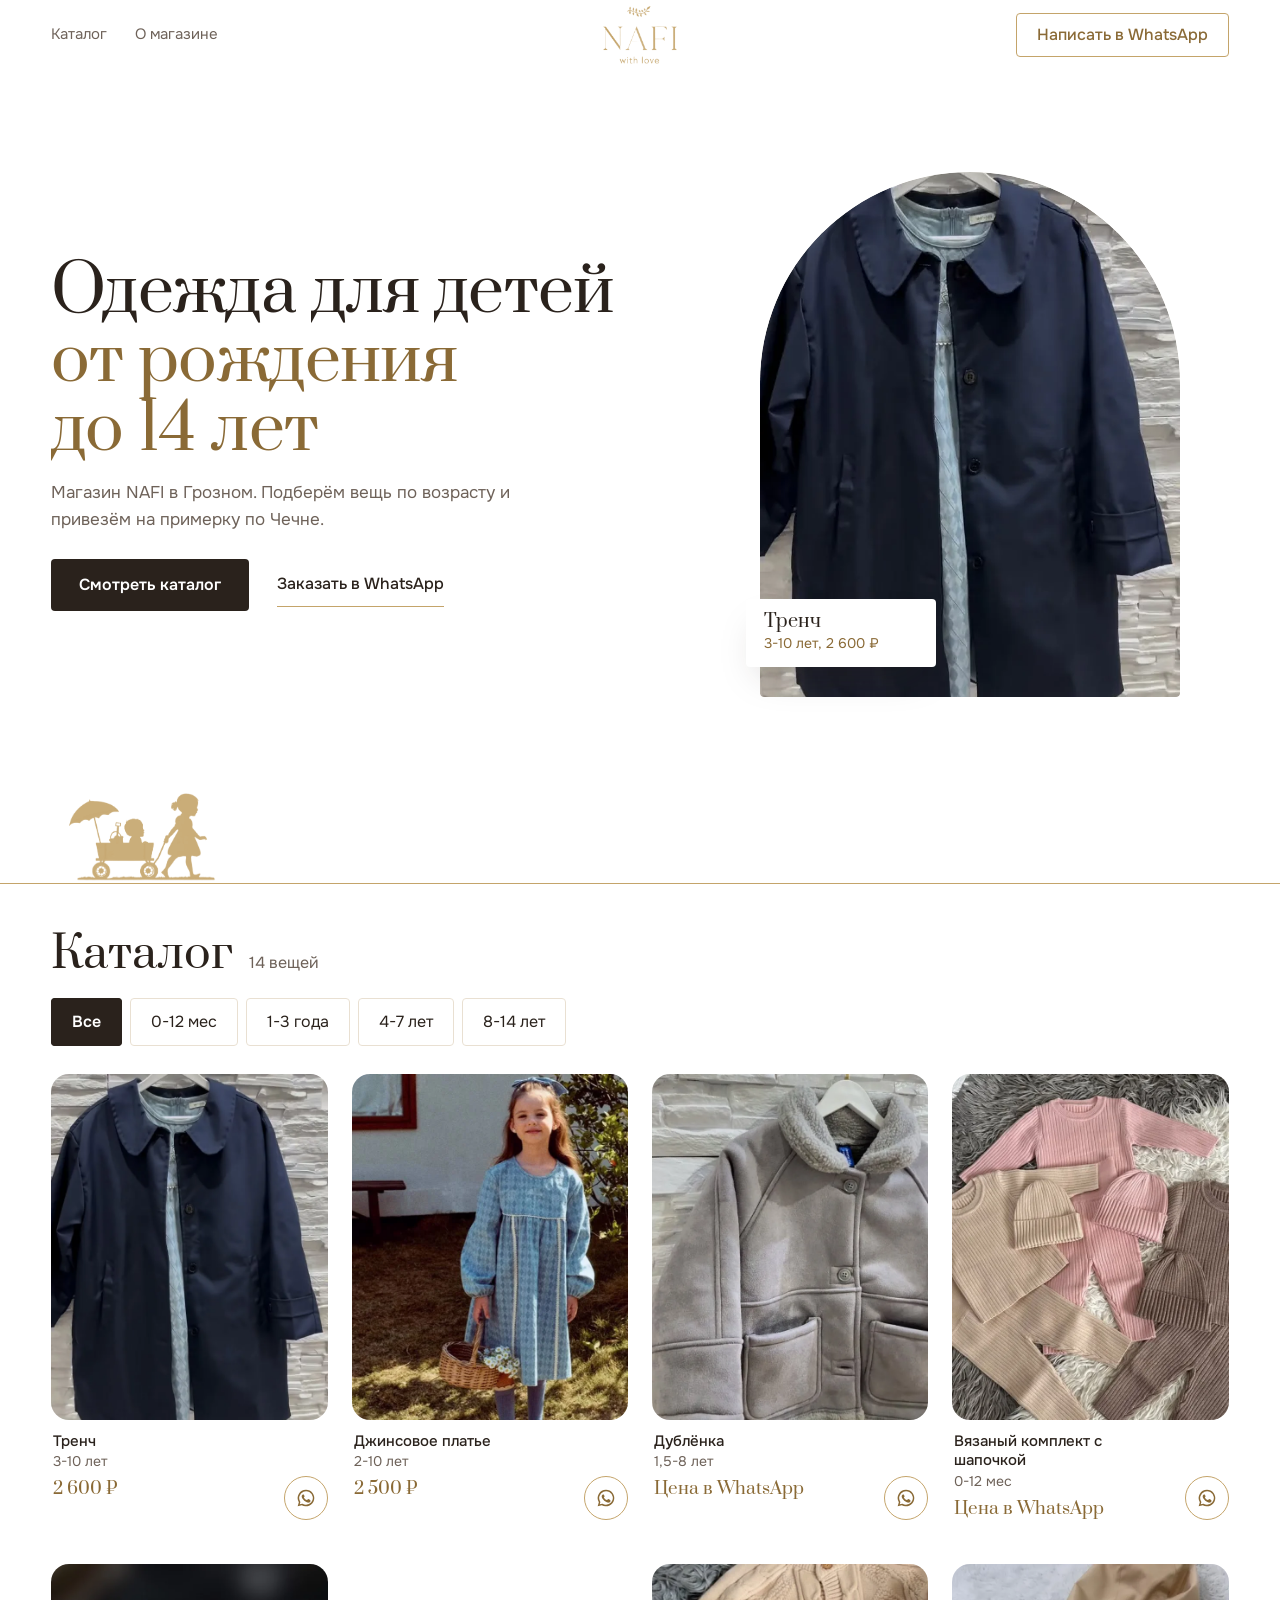
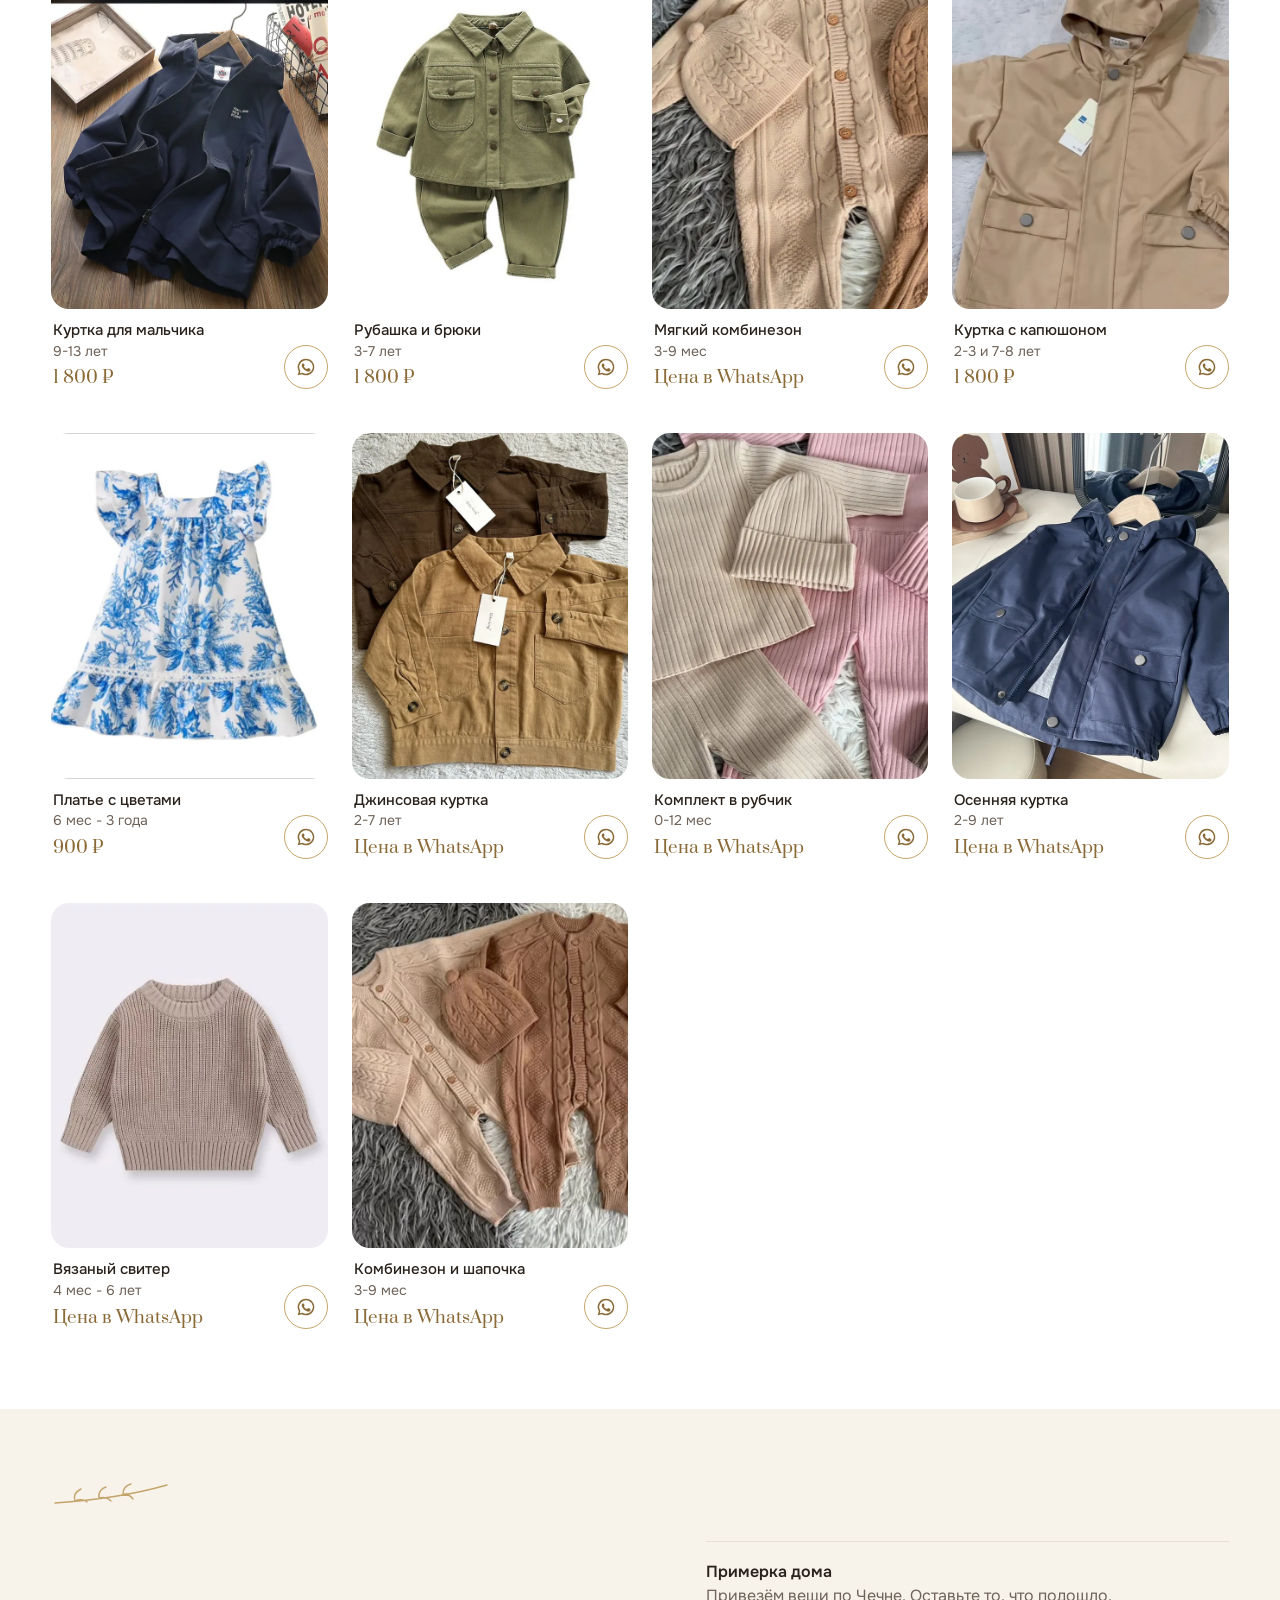
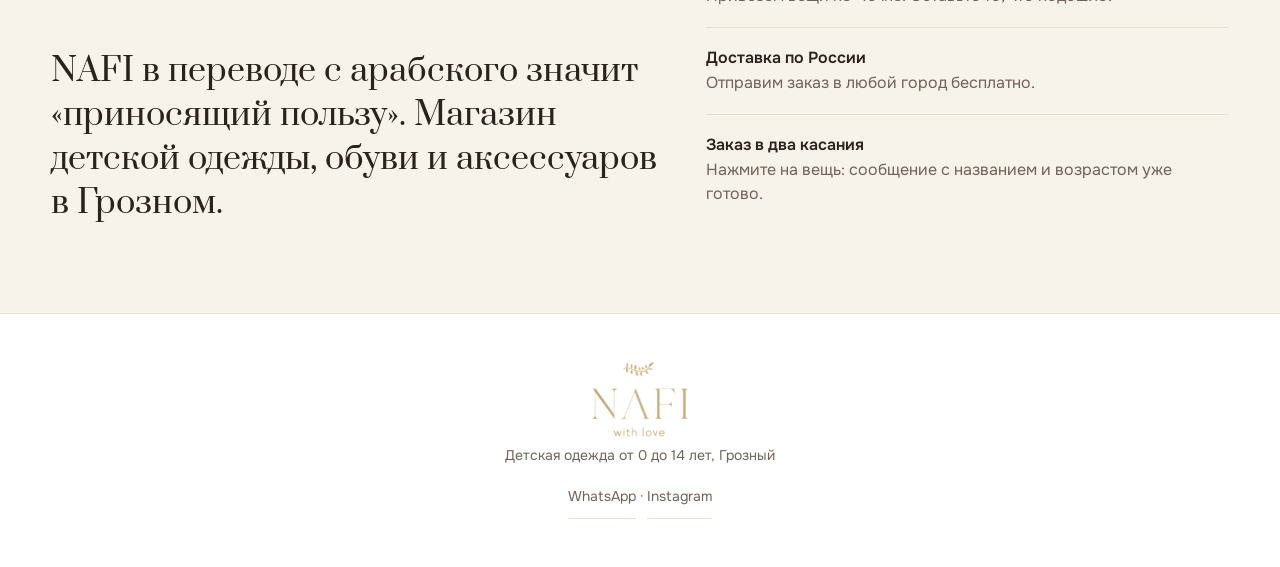
==== commit ec39893a: "Кнопка «Мои цены» для подключённых устройств, «На сайт» на странице Миланы Выложено скриптом выложит" ====
--- a/index.html
+++ b/index.html
@@ -21,6 +21,8 @@
     const d = document.documentElement, m = matchMedia('(prefers-color-scheme: dark)'), q = new URLSearchParams(location.search).get('tema');
     const tema = () => { d.dataset.tema = q === 'tma' || q === 'svet' ? q : (m.matches ? 'tma' : 'svet'); };
     tema(); m.addEventListener('change', tema); d.classList.add('js');
+    // Кнопка «Мои цены» только там, где страница Миланы подключена ключом (тот же ключ, что в js/admin.js)
+    try { if (localStorage.getItem('nafi-klyuch')) d.classList.add('admin'); } catch { /* без хранилища кнопки нет */ }
   })();
 </script>
 </head>
@@ -28,7 +30,10 @@
 <header class="shapka">
   <nav class="shapka-menu" aria-label="Разделы"><a href="#katalog">Каталог</a><a href="#o-nas">О магазине</a></nav>
   <a class="shapka-znak" href="#" aria-label="NAFI with love, наверх"><img src="img/znak.png" alt="NAFI with love" width="484" height="375"></a>
-  <a class="shapka-wa" data-wa target="_blank" rel="noopener">Написать в WhatsApp</a>
+  <div class="shapka-pravo">
+    <a class="shapka-admin" href="admin.html"><svg viewBox="0 0 24 24" aria-hidden="true"><path d="M3 12V4h8l9 9-8 8z"/><circle cx="7.5" cy="8.5" r="1.5"/></svg>Мои цены</a>
+    <a class="shapka-wa" data-wa target="_blank" rel="noopener">Написать в WhatsApp</a>
+  </div>
 </header>
 
 <main>
@@ -96,6 +101,7 @@
   <a href="#vozrast"><svg viewBox="0 0 24 24"><rect x="2" y="6.5" width="20" height="11" rx="2"/><path d="M6.5 6.5v4M10.5 6.5v6M14.5 6.5v4M18.5 6.5v3"/></svg>Возраст</a>
   <a href="https://www.instagram.com/nafi_with_love/" target="_blank" rel="noopener"><svg viewBox="0 0 24 24"><rect x="4" y="4" width="16" height="16" rx="5"/><circle cx="12" cy="12" r="3.6"/></svg>Instagram</a>
   <a class="niz-wa" data-wa target="_blank" rel="noopener"><svg viewBox="0 0 24 24"><path d="M5 19l1.2-3.6A7.5 7.5 0 1 1 9 18.4z"/></svg>WhatsApp</a>
+  <a class="niz-admin" href="admin.html"><svg viewBox="0 0 24 24"><path d="M3 12V4h8l9 9-8 8z"/><circle cx="7.5" cy="8.5" r="1.5"/></svg>Цены</a>
 </nav>
 
 <script type="module" src="js/dvizhenie.js"></script>
--- a/css/base.css
+++ b/css/base.css
@@ -51,7 +51,15 @@
 .shapka-menu { display: none; gap: 28px; font-size: 15px; color: var(--seryj); }
 .shapka-menu a { min-height: 44px; display: inline-flex; align-items: center; background: linear-gradient(var(--zoloto), var(--zoloto)) 0 85% / 0 1px no-repeat; transition: background-size .4s var(--plavno), color .3s; }
 .shapka-menu a:hover { background-size: 100% 1px; color: var(--tekst); }
-.shapka-wa { display: none; justify-self: end; min-height: 44px; align-items: center; padding: 0 20px; border: 1px solid var(--zoloto); border-radius: 4px; color: var(--zoloto-t); font-weight: 500; transition: background .3s, color .3s; }
+.shapka-pravo { grid-column: 3; justify-self: end; display: flex; align-items: center; gap: 10px; }
+/* «Мои цены»: видно только на устройстве с подключённой страницей Миланы (класс admin ставит скрипт в <head>) */
+.shapka-admin { display: none; min-height: 44px; align-items: center; gap: 8px; padding: 0 16px; border: 1px solid var(--liniya); border-radius: 4px; background: var(--fon-2); font-weight: 500; transition: border-color .3s; }
+.shapka-admin:hover { border-color: var(--zoloto); }
+.shapka-admin svg { width: 18px; height: 18px; fill: none; stroke: var(--zoloto-t); stroke-width: 1.6; stroke-linejoin: round; }
+.niz .niz-admin { display: none; }
+.admin .niz { grid-template-columns: repeat(5, 1fr); }
+.admin .niz .niz-admin { display: grid; color: var(--tekst); }
+.shapka-wa { display: none; min-height: 44px; align-items: center; padding: 0 20px; border: 1px solid var(--zoloto); border-radius: 4px; color: var(--zoloto-t); font-weight: 500; transition: background .3s, color .3s; }
 .shapka-wa:hover { background: var(--zoloto); color: var(--fon); }
 
 /* Кнопки */
@@ -77,6 +85,7 @@
 
 @media (min-width: 900px) {
   .shapka-menu, .shapka-wa { display: flex; }
+  .admin .shapka-admin { display: inline-flex; }
   .niz { display: none; }
   .podval { padding-bottom: 48px; }
 }
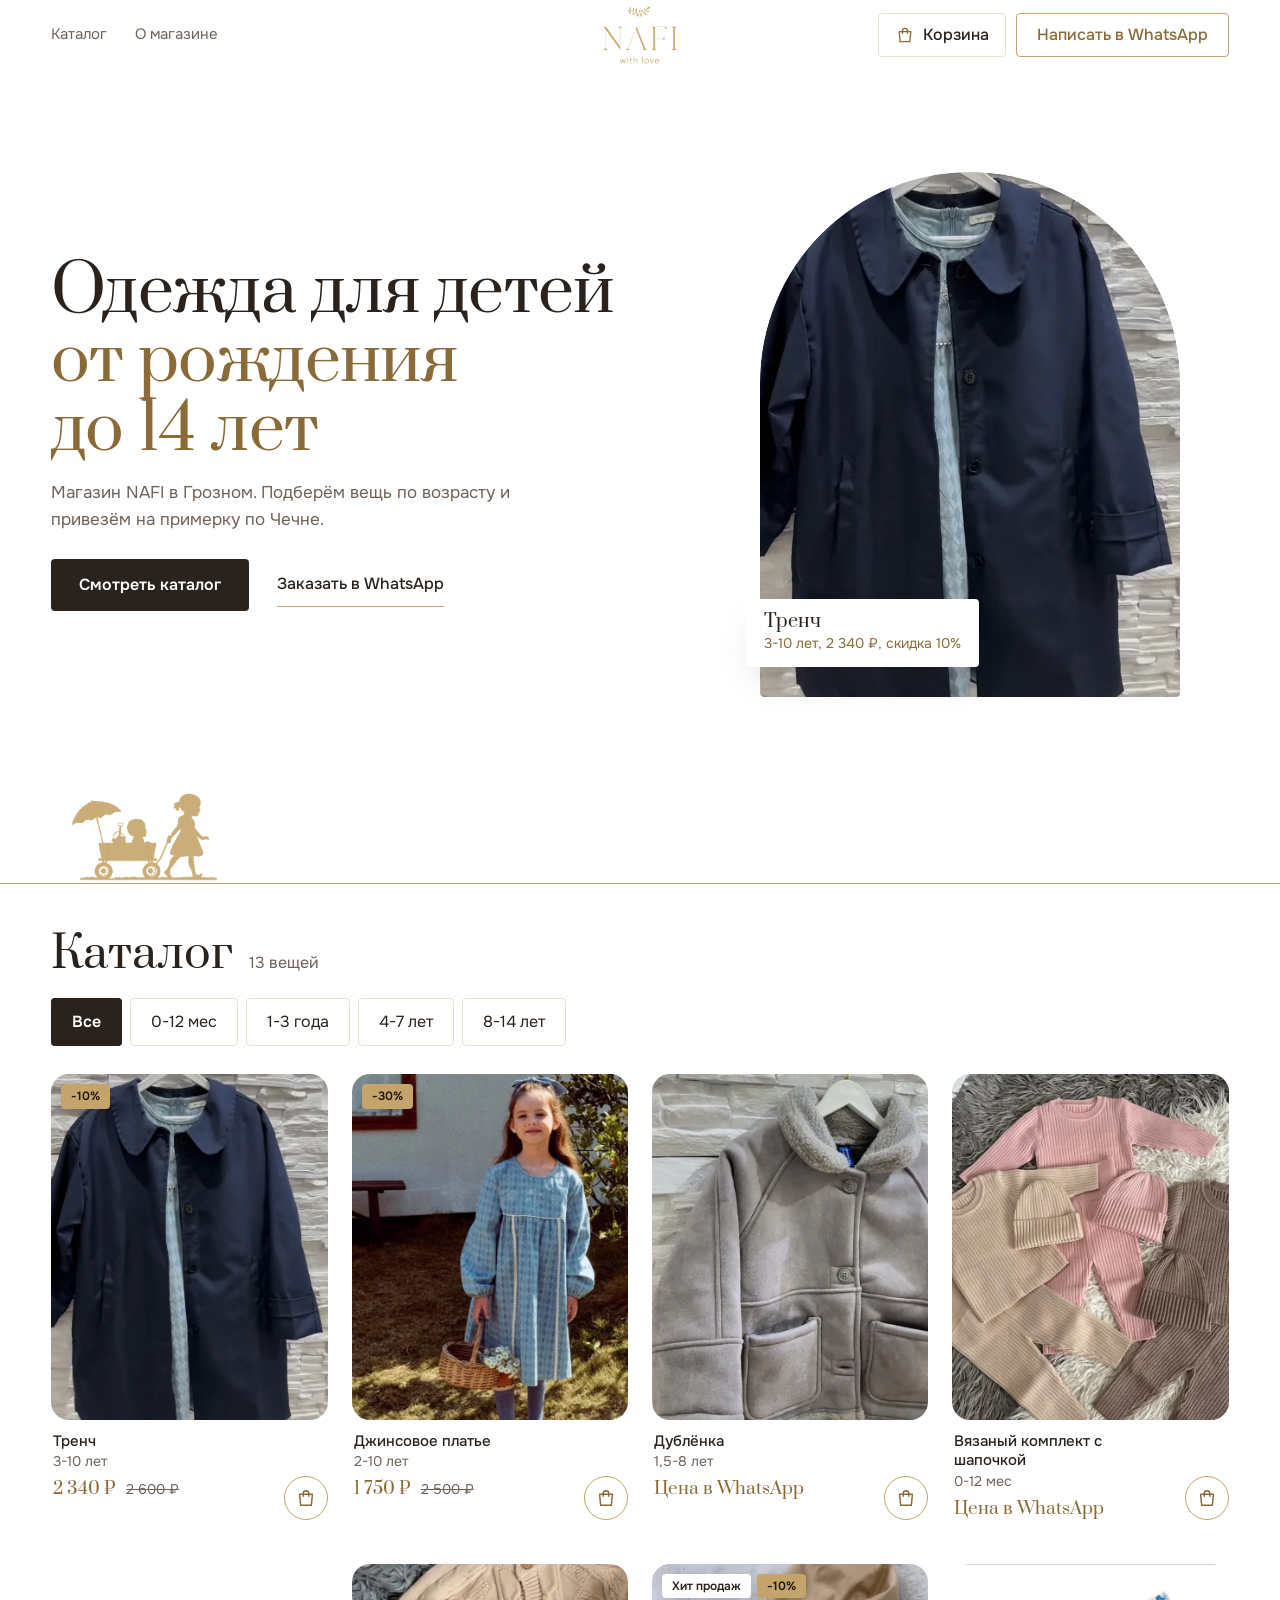
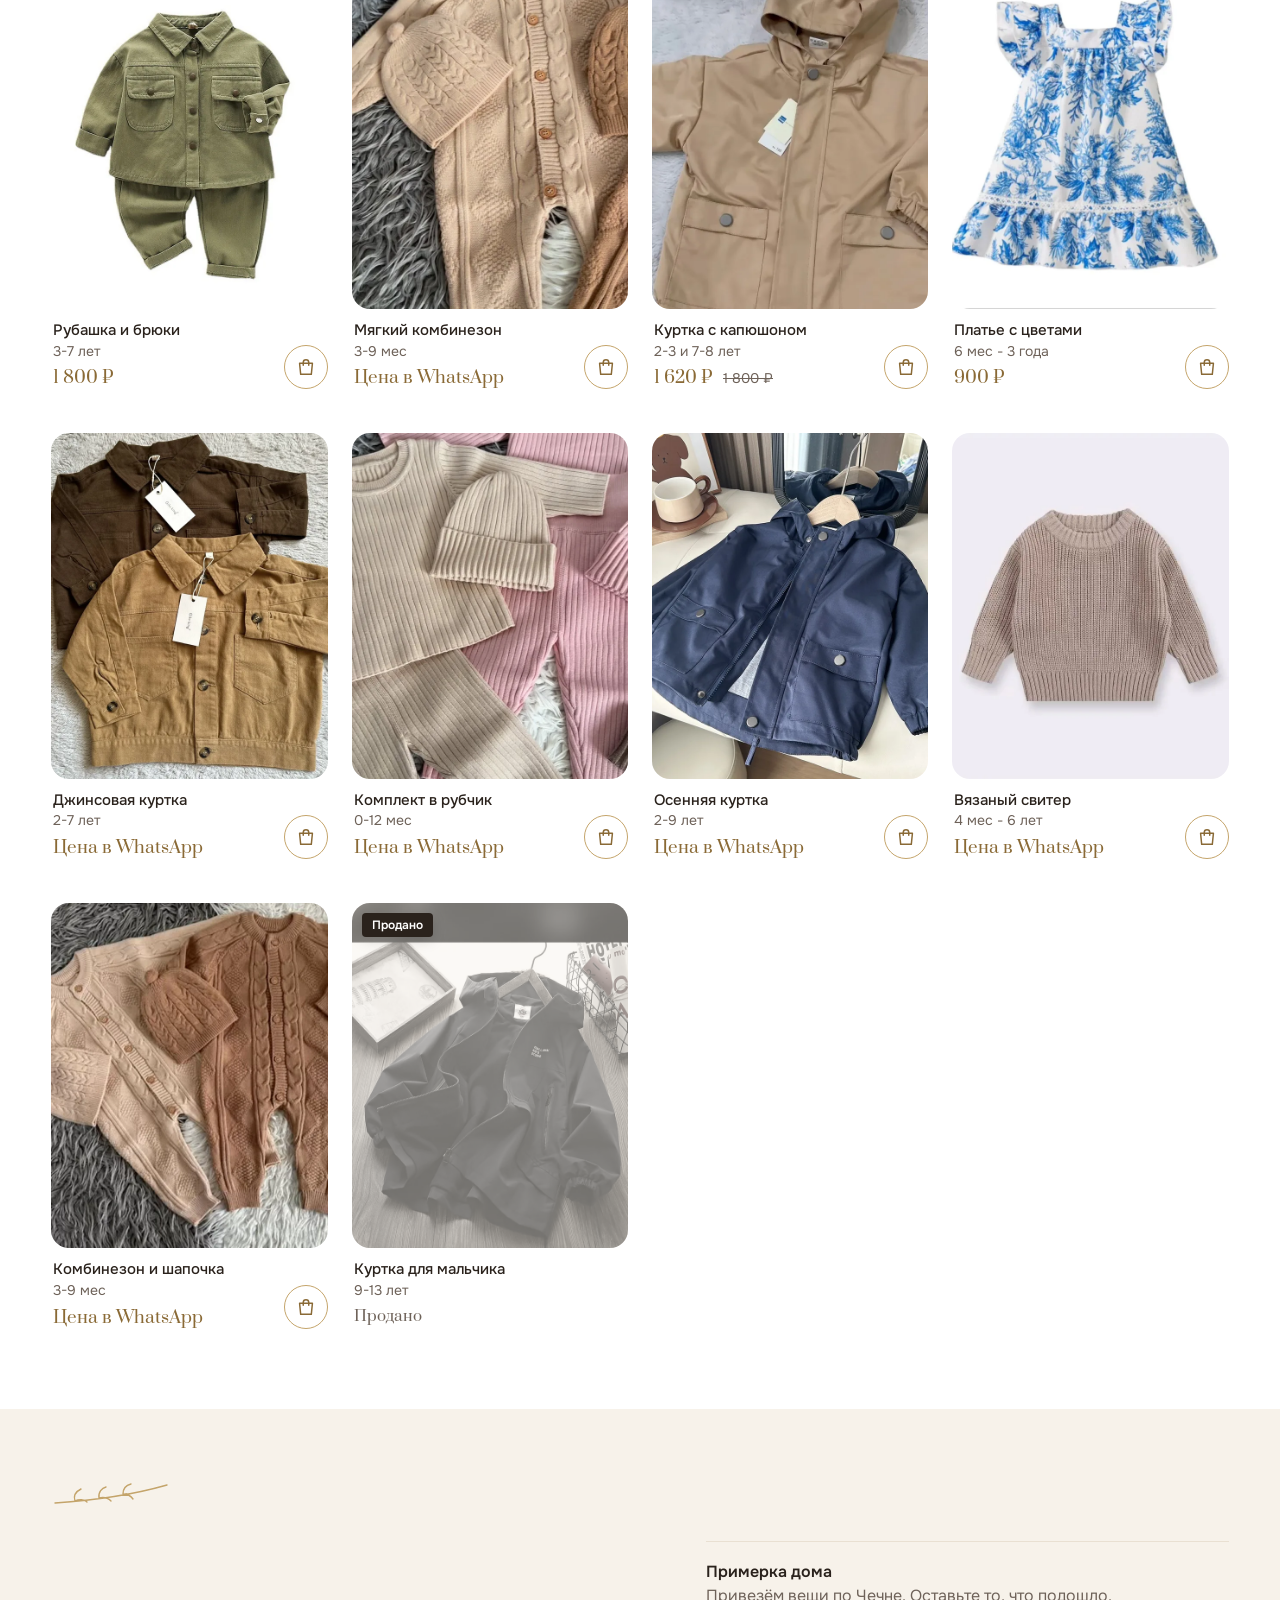
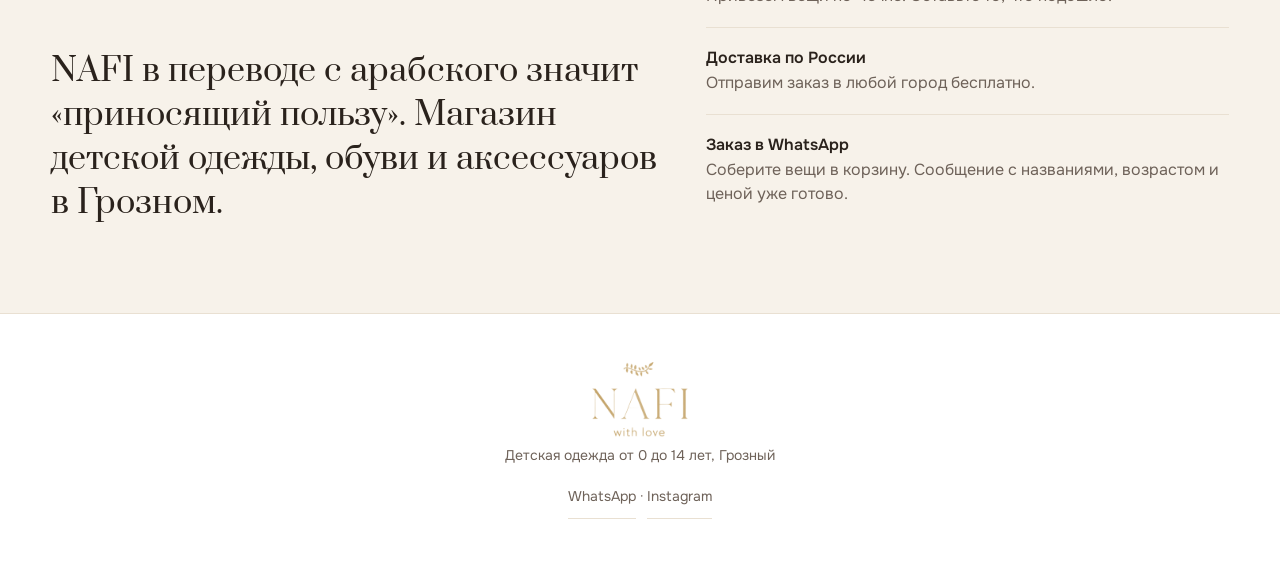
==== commit 8429d84f: "Корзина: покупатель собирает вещи с размером и шлёт один заказ в WhatsApp Выложено скриптом выложить" ====
--- a/index.html
+++ b/index.html
@@ -15,6 +15,7 @@
 <link rel="stylesheet" href="css/base.css">
 <link rel="stylesheet" href="css/glavnaya.css">
 <link rel="stylesheet" href="css/katalog.css">
+<link rel="stylesheet" href="css/korzina.css">
 <script>
   // Тема как на телефоне. ?tema=svet или ?tema=tma: для проверки
   (() => {
@@ -32,6 +33,7 @@
   <a class="shapka-znak" href="#" aria-label="NAFI with love, наверх"><img src="img/znak.png" alt="NAFI with love" width="484" height="375"></a>
   <div class="shapka-pravo">
     <a class="shapka-admin" href="admin.html"><svg viewBox="0 0 24 24" aria-hidden="true"><path d="M3 12V4h8l9 9-8 8z"/><circle cx="7.5" cy="8.5" r="1.5"/></svg>Мои цены</a>
+    <button class="shapka-korzina" type="button" data-korzina-otkryt><svg viewBox="0 0 24 24" aria-hidden="true"><path d="M5 8h14l-1.2 12H6.2z"/><path d="M9 10V7a3 3 0 0 1 6 0v3"/></svg>Корзина<span class="chislo" data-chislo hidden></span></button>
     <a class="shapka-wa" data-wa target="_blank" rel="noopener">Написать в WhatsApp</a>
   </div>
 </header>
@@ -68,7 +70,7 @@
     </div>
     <div class="vitrina-podpis" aria-live="polite">
       <div><b class="smena" data-v-name></b><span class="smena" data-v-info></span></div>
-      <a class="knopka" data-v-wa target="_blank" rel="noopener">Заказать</a>
+      <button class="knopka" type="button" data-v-korzinu><span class="nado">В корзину</span><span class="uzhe">В корзине</span><span class="vybrat">Выбрать размер</span></button>
     </div>
     <div class="zemlya" data-progulka aria-hidden="true"></div>
   </section>
@@ -85,7 +87,7 @@
     <ul class="fakty">
       <li class="poyav"><b>Примерка дома</b>Привезём вещи по Чечне. Оставьте то, что подошло.</li>
       <li class="poyav"><b>Доставка по России</b>Отправим заказ в любой город бесплатно.</li>
-      <li class="poyav"><b>Заказ в два касания</b>Нажмите на вещь: сообщение с названием и возрастом уже готово.</li>
+      <li class="poyav"><b>Заказ в WhatsApp</b>Соберите вещи в корзину. Сообщение с названиями, возрастом и ценой уже готово.</li>
     </ul>
   </section>
 </main>
@@ -99,11 +101,27 @@
 <nav class="niz" aria-label="Быстрые кнопки">
   <a href="#katalog"><svg viewBox="0 0 24 24"><path d="M4 4h7v7H4zM13 4h7v7h-7zM4 13h7v7H4zM13 13h7v7h-7z"/></svg>Каталог</a>
   <a href="#vozrast"><svg viewBox="0 0 24 24"><rect x="2" y="6.5" width="20" height="11" rx="2"/><path d="M6.5 6.5v4M10.5 6.5v6M14.5 6.5v4M18.5 6.5v3"/></svg>Возраст</a>
-  <a href="https://www.instagram.com/nafi_with_love/" target="_blank" rel="noopener"><svg viewBox="0 0 24 24"><rect x="4" y="4" width="16" height="16" rx="5"/><circle cx="12" cy="12" r="3.6"/></svg>Instagram</a>
+  <button class="niz-korzina" type="button" data-korzina-otkryt><svg viewBox="0 0 24 24" aria-hidden="true"><path d="M5 8h14l-1.2 12H6.2z"/><path d="M9 10V7a3 3 0 0 1 6 0v3"/></svg>Корзина<span class="chislo" data-chislo hidden></span></button>
   <a class="niz-wa" data-wa target="_blank" rel="noopener"><svg viewBox="0 0 24 24"><path d="M5 19l1.2-3.6A7.5 7.5 0 1 1 9 18.4z"/></svg>WhatsApp</a>
   <a class="niz-admin" href="admin.html"><svg viewBox="0 0 24 24"><path d="M3 12V4h8l9 9-8 8z"/><circle cx="7.5" cy="8.5" r="1.5"/></svg>Цены</a>
 </nav>
 
+<dialog class="korzina" data-korzina aria-labelledby="korzina-zag">
+  <div class="korzina-ten"></div>
+  <div class="korzina-panel">
+    <div class="korzina-verh"><h2 id="korzina-zag">Корзина</h2><span class="schet" data-k-schet></span><button class="korzina-zakryt" type="button" data-k-zakryt>Закрыть</button></div>
+    <div class="korzina-pusto" data-k-pusto><p>В корзине пока пусто.</p>Нажмите на вещь в каталоге, и она ляжет сюда.<a class="knopka" href="#katalog" data-k-katalog>Смотреть каталог</a></div>
+    <ul class="korzina-spisok" data-k-spisok></ul>
+    <div class="korzina-niz" data-k-niz hidden>
+      <p class="korzina-itog"><span>Итого</span><b data-k-itog></b></p>
+      <p class="korzina-primech" data-k-primech></p>
+      <a class="knopka" data-k-zakaz target="_blank" rel="noopener">Оформить в WhatsApp</a>
+      <button class="korzina-ochistit" type="button" data-k-ochistit>Очистить корзину</button>
+    </div>
+  </div>
+</dialog>
+
+<script type="module" src="js/korzina.js"></script>
 <script type="module" src="js/dvizhenie.js"></script>
 </body>
 </html>
--- a/css/base.css
+++ b/css/base.css
@@ -10,6 +10,8 @@
   --liniya: #e9e0d2;
   --knopka-fon: #2a221c;
   --knopka-tekst: #ffffff;
+  --na-zolote: #1b1510;
+  --zatemnenie: rgba(42, 34, 28, .45);
   --ten: 0 18px 40px -18px rgba(42, 34, 28, .35);
   --r: 18px;
   --z: 'Prata', Georgia, serif;
@@ -29,10 +31,14 @@
     --liniya: rgba(201, 168, 108, .28);
     --knopka-fon: #c9a86c;
     --knopka-tekst: #17120e;
+    --na-zolote: #17120e;
+    --zatemnenie: rgba(0, 0, 0, .62);
     --ten: 0 40px 80px -30px rgba(0, 0, 0, .85);
 }
 
 * { box-sizing: border-box; margin: 0; }
+/* hidden прячет всегда, даже если у класса свой display (карточка ключа на странице Миланы была видна при подключённом ключе) */
+[hidden] { display: none !important; }
 html { scroll-behavior: smooth; scroll-padding-top: 84px; }
 body { background: var(--fon); color: var(--tekst); font: 16px/1.55 var(--s); -webkit-font-smoothing: antialiased; overflow-x: hidden; }
 img { display: block; max-width: 100%; }
@@ -78,8 +84,9 @@
 .podval img { width: 96px; height: auto; }
 .podval a { display: inline-block; min-height: 44px; line-height: 44px; border-bottom: 1px solid var(--liniya); }
 .niz { position: fixed; left: 0; right: 0; bottom: 0; z-index: 30; display: grid; grid-template-columns: repeat(4, 1fr); padding: 6px 6px calc(6px + env(safe-area-inset-bottom)); background: var(--fon-2); border-top: 1px solid var(--liniya); animation: vyezd .9s 1s var(--pruzhina) both; }
-.niz a { min-height: 52px; display: grid; justify-items: center; align-content: center; gap: 2px; font-size: 12px; color: var(--seryj); transition: transform .3s var(--pruzhina); }
-.niz a:active { transform: scale(.92); }
+.niz a, .niz button { min-height: 52px; display: grid; justify-items: center; align-content: center; gap: 2px; font-size: 12px; color: var(--seryj); transition: transform .3s var(--pruzhina); }
+.niz a:active, .niz button:active { transform: scale(.92); }
+.niz button { padding: 0; border: 0; background: none; font-size: 12px; cursor: pointer; }
 .niz svg { width: 22px; height: 22px; fill: none; stroke: currentColor; stroke-width: 1.6; stroke-linejoin: round; stroke-linecap: round; }
 .niz-wa { color: var(--zoloto-t) !important; }
 
--- a/css/katalog.css
+++ b/css/katalog.css
@@ -5,13 +5,13 @@
 .schet { color: var(--seryj); }
 .vozrasty { display: flex; gap: 8px; margin: 20px -16px 28px; padding: 0 16px; overflow-x: auto; scrollbar-width: none; }
 .vozrasty::-webkit-scrollbar { display: none; }
-.vozrasty button { position: relative; flex: none; min-height: 48px; padding: 0 20px; border: 1px solid var(--liniya); border-radius: 4px; background: none; cursor: pointer; transition: border-color .3s, color .3s, transform .3s var(--pruzhina); }
-.vozrasty button::before { content: ''; position: absolute; inset: -1px; border-radius: 4px; background: var(--knopka-fon); transform: scaleY(0); transform-origin: bottom; transition: transform .45s var(--plavno); z-index: -1; }
-.vozrasty button { z-index: 0; isolation: isolate; }
-.vozrasty button:hover { border-color: var(--zoloto); }
-.vozrasty button:active { transform: scale(.95); }
-.vozrasty button[aria-pressed="true"] { border-color: var(--knopka-fon); color: var(--knopka-tekst); font-weight: 600; }
-.vozrasty button[aria-pressed="true"]::before { transform: scaleY(1); }
+.vozrasty button, .tovar-razmery button { position: relative; flex: none; min-height: 48px; padding: 0 20px; border: 1px solid var(--liniya); border-radius: 4px; background: none; cursor: pointer; transition: border-color .3s, color .3s, transform .3s var(--pruzhina); }
+.vozrasty button::before, .tovar-razmery button::before { content: ''; position: absolute; inset: -1px; border-radius: 4px; background: var(--knopka-fon); transform: scaleY(0); transform-origin: bottom; transition: transform .45s var(--plavno); z-index: -1; }
+.vozrasty button, .tovar-razmery button { z-index: 0; isolation: isolate; }
+.vozrasty button:hover, .tovar-razmery button:hover { border-color: var(--zoloto); }
+.vozrasty button:active, .tovar-razmery button:active { transform: scale(.95); }
+.vozrasty button[aria-pressed="true"], .tovar-razmery button[aria-pressed="true"] { border-color: var(--knopka-fon); color: var(--knopka-tekst); font-weight: 600; }
+.vozrasty button[aria-pressed="true"]::before, .tovar-razmery button[aria-pressed="true"]::before { transform: scaleY(1); }
 
 .setka { display: grid; grid-template-columns: repeat(2, minmax(0, 1fr)); gap: 28px 14px; perspective: 1200px; }
 .tovar { position: relative; --rx: 0deg; --ry: 0deg;
@@ -31,14 +31,29 @@
 .tovar h3 { font: 500 15px/1.3 var(--s); }
 .tovar-vozrast { color: var(--seryj); font-size: 14px; }
 .tovar-cena { margin-top: 4px; font: 400 17px var(--z); color: var(--zoloto-t); }
-.tovar-wa { position: absolute; right: 0; bottom: 0; width: 44px; height: 44px; display: grid; place-items: center; border-radius: 50%; border: 1px solid var(--zoloto); color: var(--zoloto-t); transition: background .3s, color .3s, transform .35s var(--pruzhina); }
-.tovar-wa:hover { background: var(--zoloto); color: var(--fon); transform: scale(1.08); }
-.tovar-wa svg { width: 20px; height: 20px; }
+button.tovar-foto { width: 100%; padding: 0; border: 0; cursor: pointer; }
+/* Кнопка «В корзину»: сумка; вещь в корзине: круг наливается золотом, галочка рисуется */
+.tovar-v { position: absolute; right: 0; bottom: 0; width: 44px; height: 44px; display: grid; place-items: center; padding: 0; border-radius: 50%; border: 1px solid var(--zoloto); background: none; color: var(--zoloto-t); cursor: pointer; transition: background .3s, color .3s, transform .35s var(--pruzhina); }
+.tovar-v:hover { background: var(--zoloto); color: var(--na-zolote); transform: scale(1.08); }
+.tovar-v:active { transform: scale(.9); }
+.tovar-v svg { grid-area: 1 / 1; width: 22px; height: 22px; fill: none; stroke: currentColor; stroke-width: 1.6; stroke-linecap: round; stroke-linejoin: round; transition: opacity .3s, transform .4s var(--pruzhina); }
+.tovar-v .ikon-galochka { opacity: 0; }
+.ikon-galochka path { stroke-dasharray: 1; stroke-dashoffset: 1; transition: stroke-dashoffset .45s .12s var(--plavno); }
+.tovar-v[aria-pressed="true"] { background: var(--zoloto); color: var(--na-zolote); }
+.tovar-v[aria-pressed="true"] .ikon-sumka { opacity: 0; transform: scale(.5); }
+.tovar-v[aria-pressed="true"] .ikon-galochka { opacity: 1; }
+.tovar-v[aria-pressed="true"] .ikon-galochka path { stroke-dashoffset: 0; }
+/* Размер в карточке: кнопки как у возраста, только меньше. Ряд листается пальцем до правого края карточки. */
+.tovar-razmery { display: flex; align-items: center; gap: 6px; margin: 8px -52px 0 0; overflow-x: auto; scrollbar-width: none; }
+.tovar-razmery::-webkit-scrollbar { display: none; }
+.tovar-razmery button { min-width: 44px; min-height: 44px; padding: 0 8px; font-size: 14px; }
+/* Цена под размерами на высоте кнопки WhatsApp: кнопка не налезает на ряд размеров */
+.tovar-razmery + .tovar-cena { min-height: 44px; margin-top: 0; padding-top: 10px; }
 
 /* Метки на фото: хит, скидка, продано. Проданная вещь бледнее и без кнопки заказа. */
 .metki { position: absolute; left: 10px; top: 10px; display: flex; flex-wrap: wrap; gap: 6px; }
 .metka { padding: 5px 10px; border-radius: 4px; background: var(--fon); color: var(--tekst); font: 600 12px/1.2 var(--s); box-shadow: 0 4px 14px rgba(0, 0, 0, .12); }
-.metka-skidka { background: var(--zoloto); color: #1b1510; }
+.metka-skidka { background: var(--zoloto); color: var(--na-zolote); }
 .metka-prodano { background: var(--tekst); color: var(--fon); }
 .tovar-cena s { margin-left: 6px; color: var(--seryj); font: 400 14px var(--s); }
 .tovar.prodano .tovar-foto img { filter: grayscale(.85) opacity(.55); }
--- a/css/korzina.css
+++ b/css/korzina.css
@@ -0,0 +1,89 @@
+/* Корзина: значок с числом в шапке и нижнем меню, панель снизу (телефон) или справа (Surface), полёт фото в значок.
+   Движение: docs/Раскадровка движения.md, «Корзина». */
+.shapka-korzina { display: none; position: relative; min-height: 44px; align-items: center; gap: 8px; padding: 0 16px; border: 1px solid var(--liniya); border-radius: 4px; background: none; cursor: pointer; font-weight: 500; transition: border-color .3s; }
+.shapka-korzina:hover { border-color: var(--zoloto); }
+.shapka-korzina svg { width: 20px; height: 20px; fill: none; stroke: var(--zoloto-t); stroke-width: 1.6; stroke-linejoin: round; stroke-linecap: round; }
+.niz-korzina { position: relative; }
+
+/* Число вещей: золотой кружок, подпрыгивает, когда фото долетело */
+.chislo { position: absolute; min-width: 20px; height: 20px; padding: 0 6px; border-radius: 10px; background: var(--zoloto); color: var(--na-zolote); font: 600 12px/20px var(--s); text-align: center; }
+.chislo[hidden] { display: none; }
+.shapka-korzina .chislo { top: -9px; right: -9px; }
+.niz-korzina .chislo { top: 2px; left: calc(50% + 4px); }
+.chislo.podskok { animation: podskok .6s var(--pruzhina); }
+@keyframes podskok { 35% { transform: scale(1.5); } }
+
+/* Фото летит дугой в значок (js/korzina.js) */
+.let { position: fixed; z-index: 60; margin: 0; object-fit: cover; border-radius: var(--r); box-shadow: var(--ten); pointer-events: none; }
+
+/* Кнопка витрины: «В корзину» или «В корзине» */
+button.knopka { border: 0; cursor: pointer; }
+.knopka .uzhe, .knopka .vybrat, .knopka.v-korzine .nado { display: none; }
+.knopka.v-korzine .uzhe { display: inline; }
+/* У вещи есть размеры: витрина ведёт к карточке, размер выбирают там */
+.knopka.s-razmerom .nado, .knopka.s-razmerom .uzhe { display: none; }
+.knopka.s-razmerom .vybrat { display: inline; }
+.knopka .nado, .knopka .uzhe, .knopka .vybrat { color: inherit; white-space: nowrap; }
+
+/* Размер не выбран: ряд вздрагивает, на месте возраста золотом «Выберите размер» (одна строка, карточка не прыгает) */
+.tovar.vyberi .tovar-razmery { animation: vzdrog .5s var(--plavno); }
+.tovar.vyberi .tovar-razmery button { border-color: var(--zoloto); }
+.tovar.vyberi .tovar-vozrast { font-size: 0; }
+.tovar.vyberi .tovar-vozrast::after { content: 'Выберите размер'; font-size: 14px; font-weight: 500; color: var(--zoloto-t); }
+@keyframes vzdrog { 20%, 60% { transform: translateX(-5px); } 40%, 80% { transform: translateX(5px); } }
+.vitrina-podpis .knopka { flex: none; }
+
+/* Панель. Окно на весь экран, внутри тень и сама панель: так обе темы берут цвет из переменных */
+/* Страница стоит, пока корзина открыта. Запрет на body, не на html: иначе липкая шапка теряет место */
+.korzina-otkryta body { overflow: hidden; }
+.korzina { position: fixed; inset: 0; width: 100%; height: 100%; max-width: none; max-height: none; margin: 0; padding: 0; border: 0; background: none; color: var(--tekst); overflow: hidden; }
+.korzina::backdrop { background: transparent; }
+.korzina [hidden] { display: none; }
+.korzina-ten { position: absolute; inset: 0; background: var(--zatemnenie); opacity: 0; transition: opacity .45s var(--plavno); }
+.korzina-panel { position: absolute; left: 0; right: 0; bottom: 0; max-height: 88dvh; display: flex; flex-direction: column; padding-bottom: env(safe-area-inset-bottom); background: var(--fon); border-radius: var(--r) var(--r) 0 0; box-shadow: var(--ten); transform: translateY(100%); transition: transform .5s var(--plavno); }
+.korzina.otkryta .korzina-ten { opacity: 1; }
+.korzina.otkryta .korzina-panel { transform: none; }
+
+.korzina-verh { display: flex; align-items: baseline; gap: 12px; padding: 14px 16px 10px; border-bottom: 1px solid var(--liniya); }
+.korzina-verh h2 { font: 400 28px/1.1 var(--z); }
+.korzina-zakryt { margin-left: auto; min-height: 44px; padding: 0 2px; border: 0; background: none; color: var(--seryj); font-weight: 500; cursor: pointer; }
+.korzina-zakryt:hover { color: var(--tekst); }
+
+/* Строки встают по очереди. Убранная уходит влево (js/korzina.js) */
+.korzina-spisok { flex: 1; min-height: 0; overflow-y: auto; overscroll-behavior: contain; list-style: none; padding: 0 16px; }
+.korzina-spisok li { display: grid; grid-template-columns: 64px 1fr auto; gap: 14px; align-items: center; padding: 12px 0; border-bottom: 1px solid var(--liniya); overflow: hidden;
+  opacity: 0; transform: translateY(14px); transition: opacity .5s var(--plavno), transform .5s var(--plavno); transition-delay: calc(var(--i) * 60ms + 140ms); }
+.korzina.otkryta .korzina-spisok li { opacity: 1; transform: none; }
+.korzina-spisok img { width: 64px; height: 80px; object-fit: cover; border-radius: 10px; background: var(--fon-2); }
+.korzina-spisok b { display: block; font-weight: 500; font-size: 15px; line-height: 1.3; }
+.korzina-spisok span { display: block; }
+.k-vozrast { color: var(--seryj); font-size: 14px; }
+.k-cena { margin-top: 2px; font: 400 16px var(--z); color: var(--zoloto-t); }
+.k-cena s { margin-left: 6px; color: var(--seryj); font: 400 13px var(--s); }
+.korzina-spisok .prodano img { filter: grayscale(.85) opacity(.55); }
+.korzina-spisok .prodano .k-cena { color: var(--seryj); font: 500 14px var(--s); }
+.korzina-ubrat { min-height: 44px; padding: 0 2px; border: 0; background: linear-gradient(var(--liniya), var(--liniya)) 0 72% / 100% 1px no-repeat; color: var(--seryj); font-size: 14px; cursor: pointer; transition: color .3s; }
+.korzina-ubrat:hover { color: var(--tekst); }
+
+.korzina-pusto { display: grid; justify-items: start; gap: 18px; padding: 32px 16px 40px; color: var(--seryj); }
+.korzina-pusto p { font: 400 22px/1.35 var(--z); color: var(--tekst); }
+.korzina-niz { display: grid; gap: 8px; padding: 14px 16px 16px; border-top: 1px solid var(--liniya); background: var(--fon-2); }
+.korzina-itog { display: flex; justify-content: space-between; align-items: baseline; }
+.korzina-itog b { font: 400 26px var(--z); color: var(--zoloto-t); }
+.korzina-primech { color: var(--seryj); font-size: 14px; }
+.korzina-niz .knopka { width: 100%; margin-top: 4px; }
+.korzina-ochistit { justify-self: center; min-height: 44px; padding: 0 2px; border: 0; background: none; color: var(--seryj); font-size: 14px; cursor: pointer; }
+.korzina-ochistit:hover { color: var(--tekst); }
+
+@media (min-width: 900px) {
+  .shapka-korzina { display: inline-flex; }
+  .korzina-panel { top: 0; left: auto; width: 440px; max-height: none; border-radius: 0; transform: translateX(100%); }
+  .korzina-verh { padding: 22px 28px 14px; }
+  .korzina-spisok { padding: 0 28px; }
+  .korzina-niz { padding: 18px 28px 24px; }
+  .korzina-pusto { padding-inline: 28px; }
+}
+
+@media (prefers-reduced-motion: reduce) {
+  .korzina-panel, .korzina.otkryta .korzina-panel, .korzina-spisok li { transform: none; }
+}
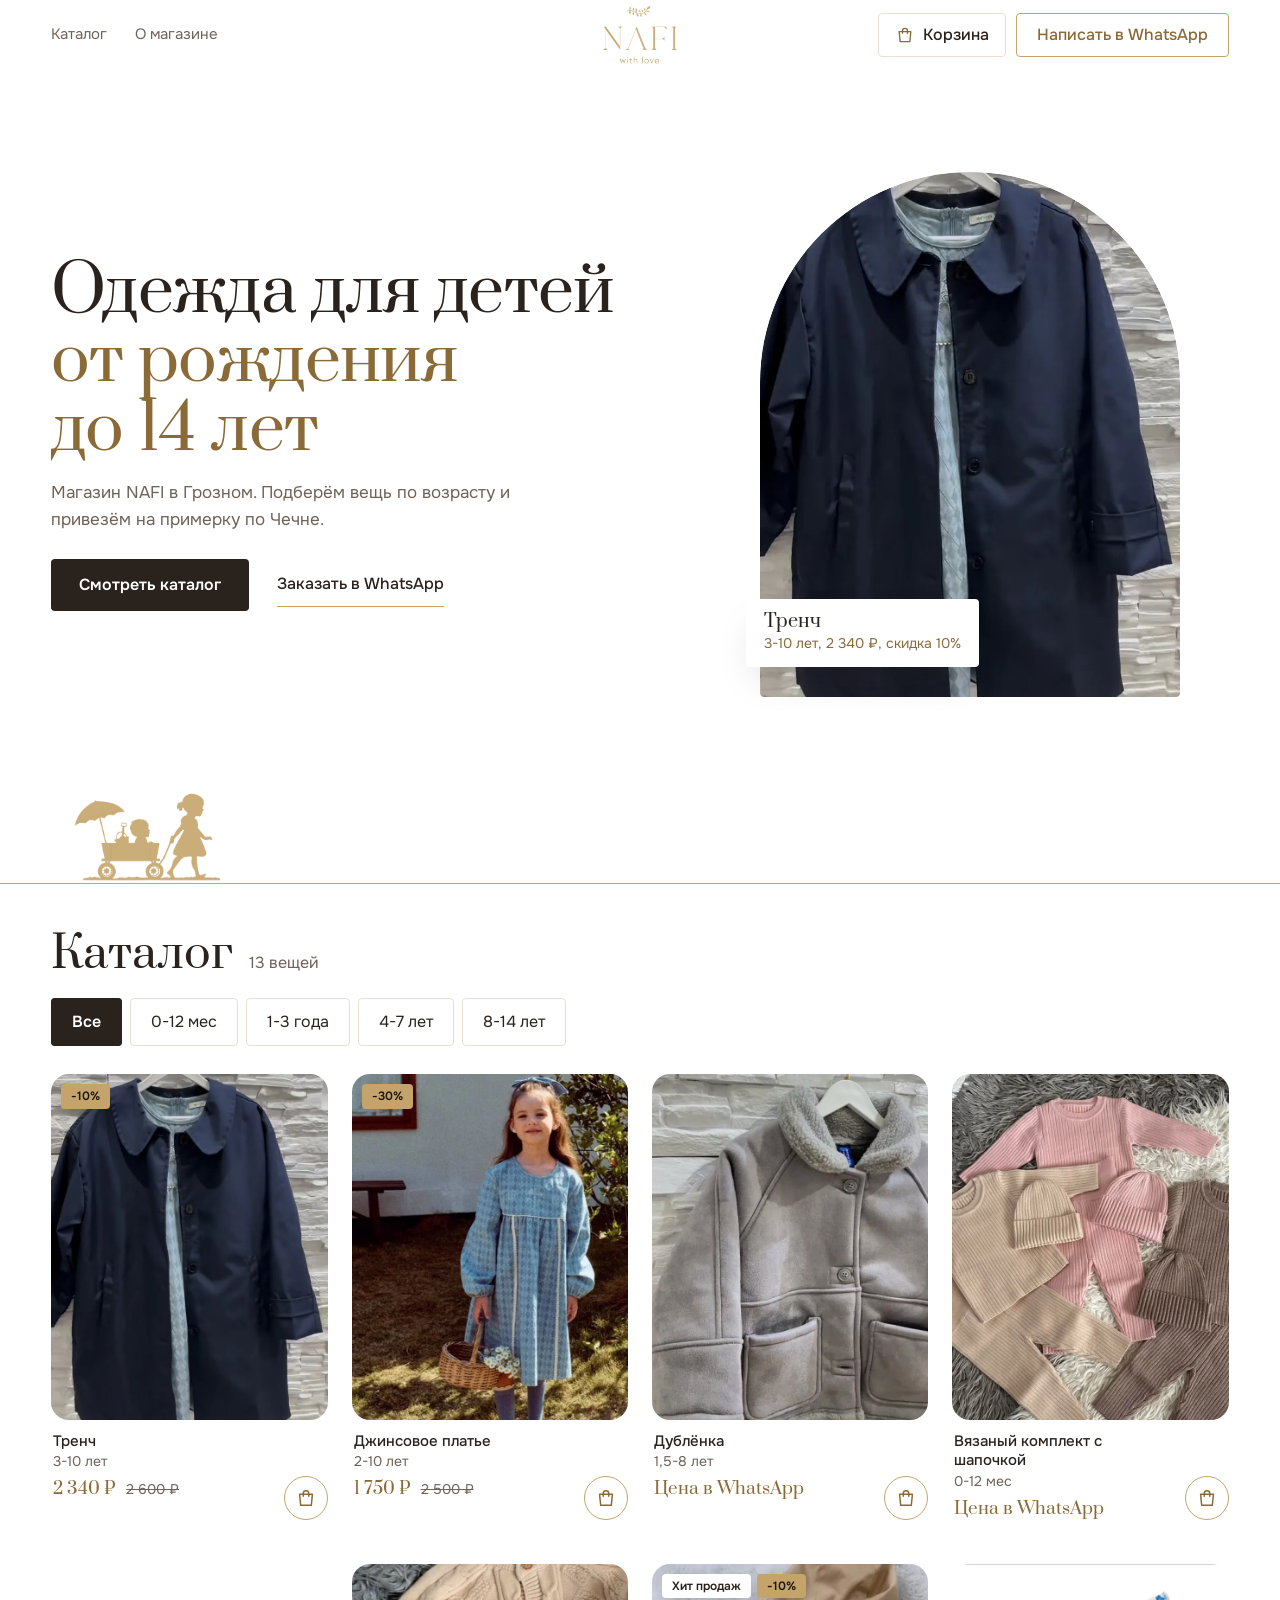
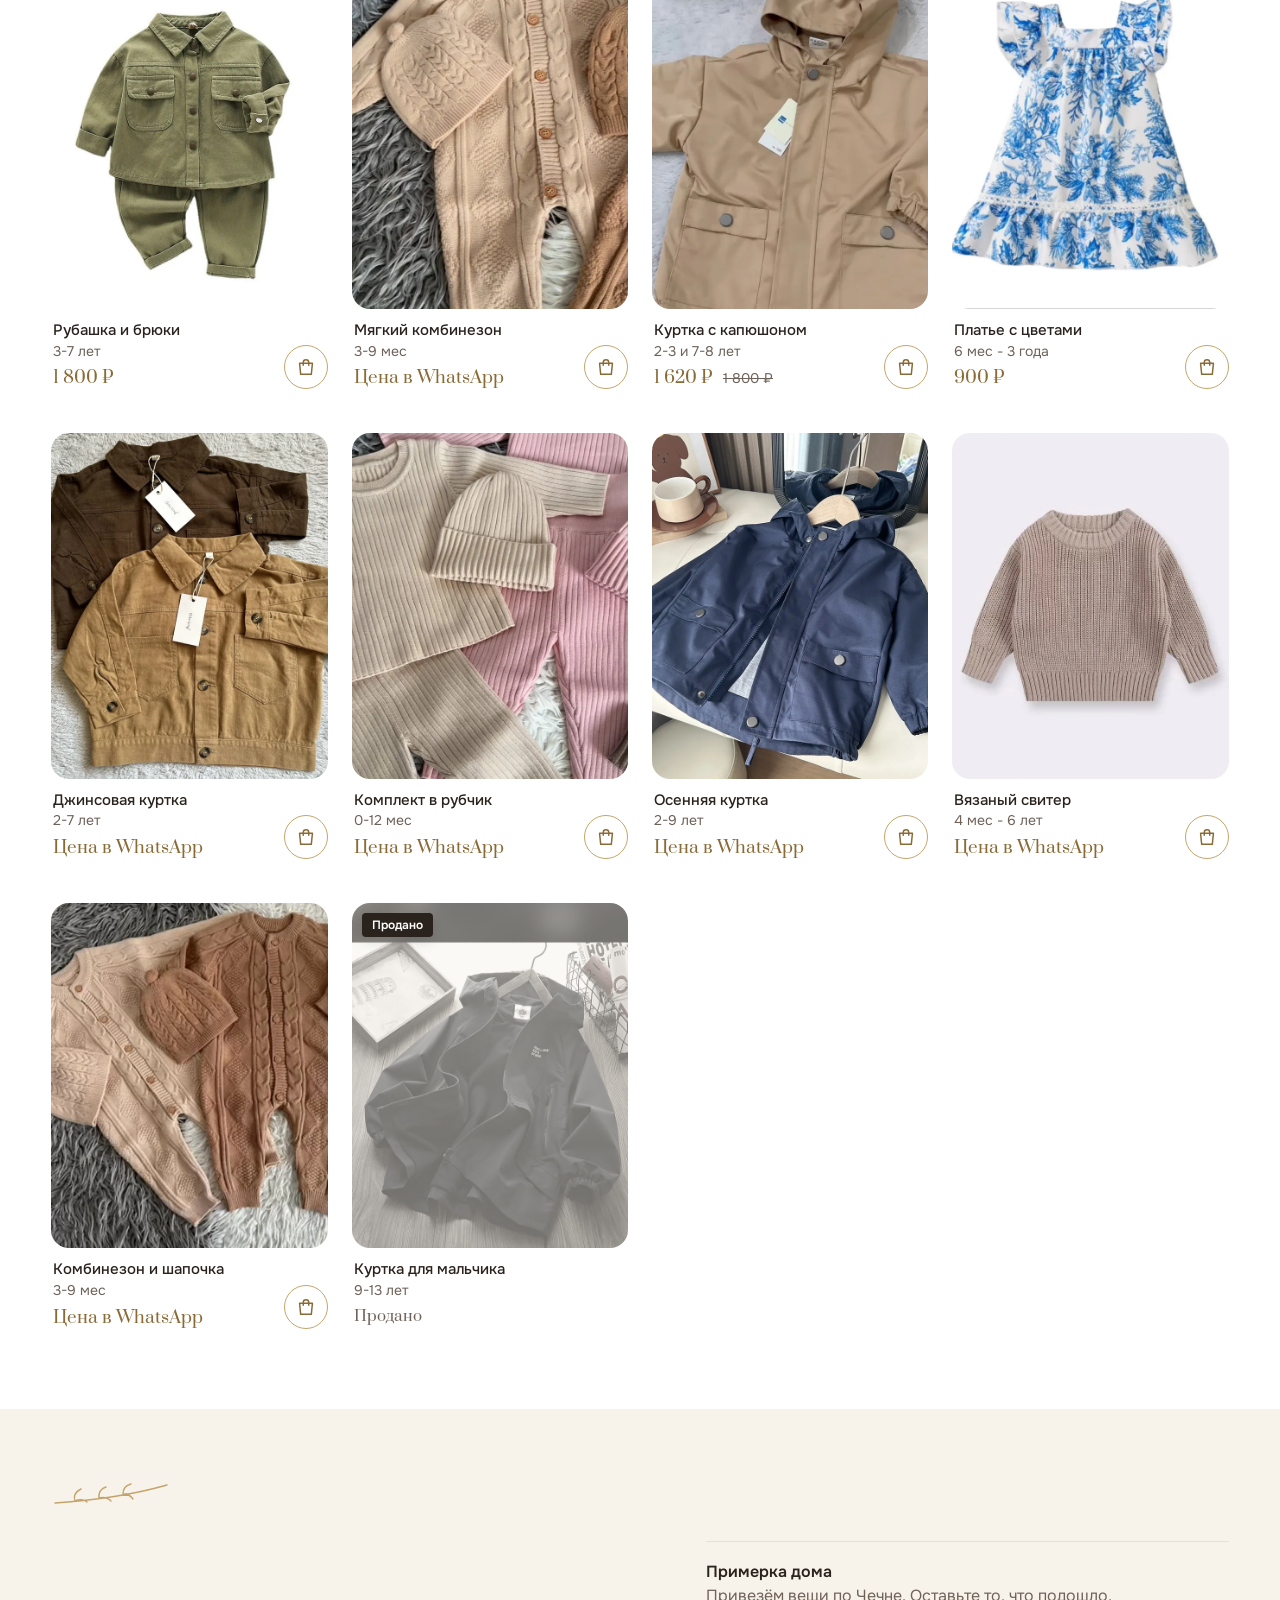
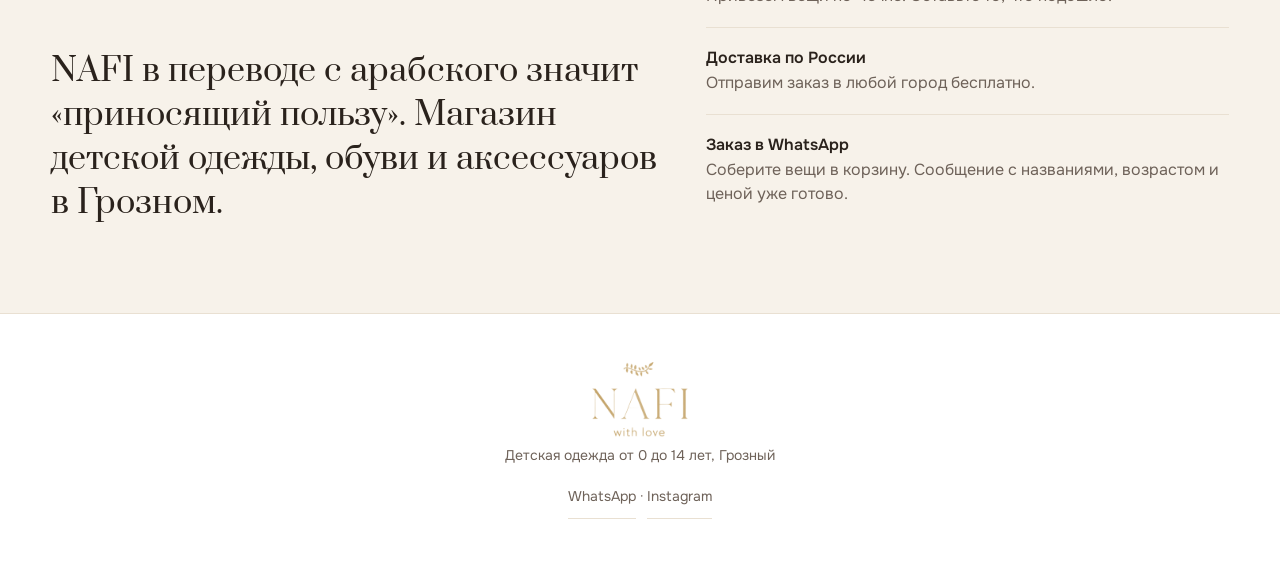
==== commit 549f010d: "Номер версии у js и css: старые файлы в памяти браузера не ломают сайт Выложено скриптом выложить-са" ====
--- a/index.html
+++ b/index.html
@@ -12,10 +12,10 @@
 <link rel="preconnect" href="https://fonts.googleapis.com">
 <link rel="preconnect" href="https://fonts.gstatic.com" crossorigin>
 <link href="https://fonts.googleapis.com/css2?family=Onest:wght@400;500;600&family=Prata&display=swap" rel="stylesheet">
-<link rel="stylesheet" href="css/base.css">
-<link rel="stylesheet" href="css/glavnaya.css">
-<link rel="stylesheet" href="css/katalog.css">
-<link rel="stylesheet" href="css/korzina.css">
+<link rel="stylesheet" href="css/base.css?v=e9d92d71">
+<link rel="stylesheet" href="css/glavnaya.css?v=e9d92d71">
+<link rel="stylesheet" href="css/katalog.css?v=e9d92d71">
+<link rel="stylesheet" href="css/korzina.css?v=e9d92d71">
 <script>
   // Тема как на телефоне. ?tema=svet или ?tema=tma: для проверки
   (() => {
@@ -121,7 +121,7 @@
   </div>
 </dialog>
 
-<script type="module" src="js/korzina.js"></script>
-<script type="module" src="js/dvizhenie.js"></script>
+<script type="module" src="js/korzina.js?v=e9d92d71"></script>
+<script type="module" src="js/dvizhenie.js?v=e9d92d71"></script>
 </body>
 </html>
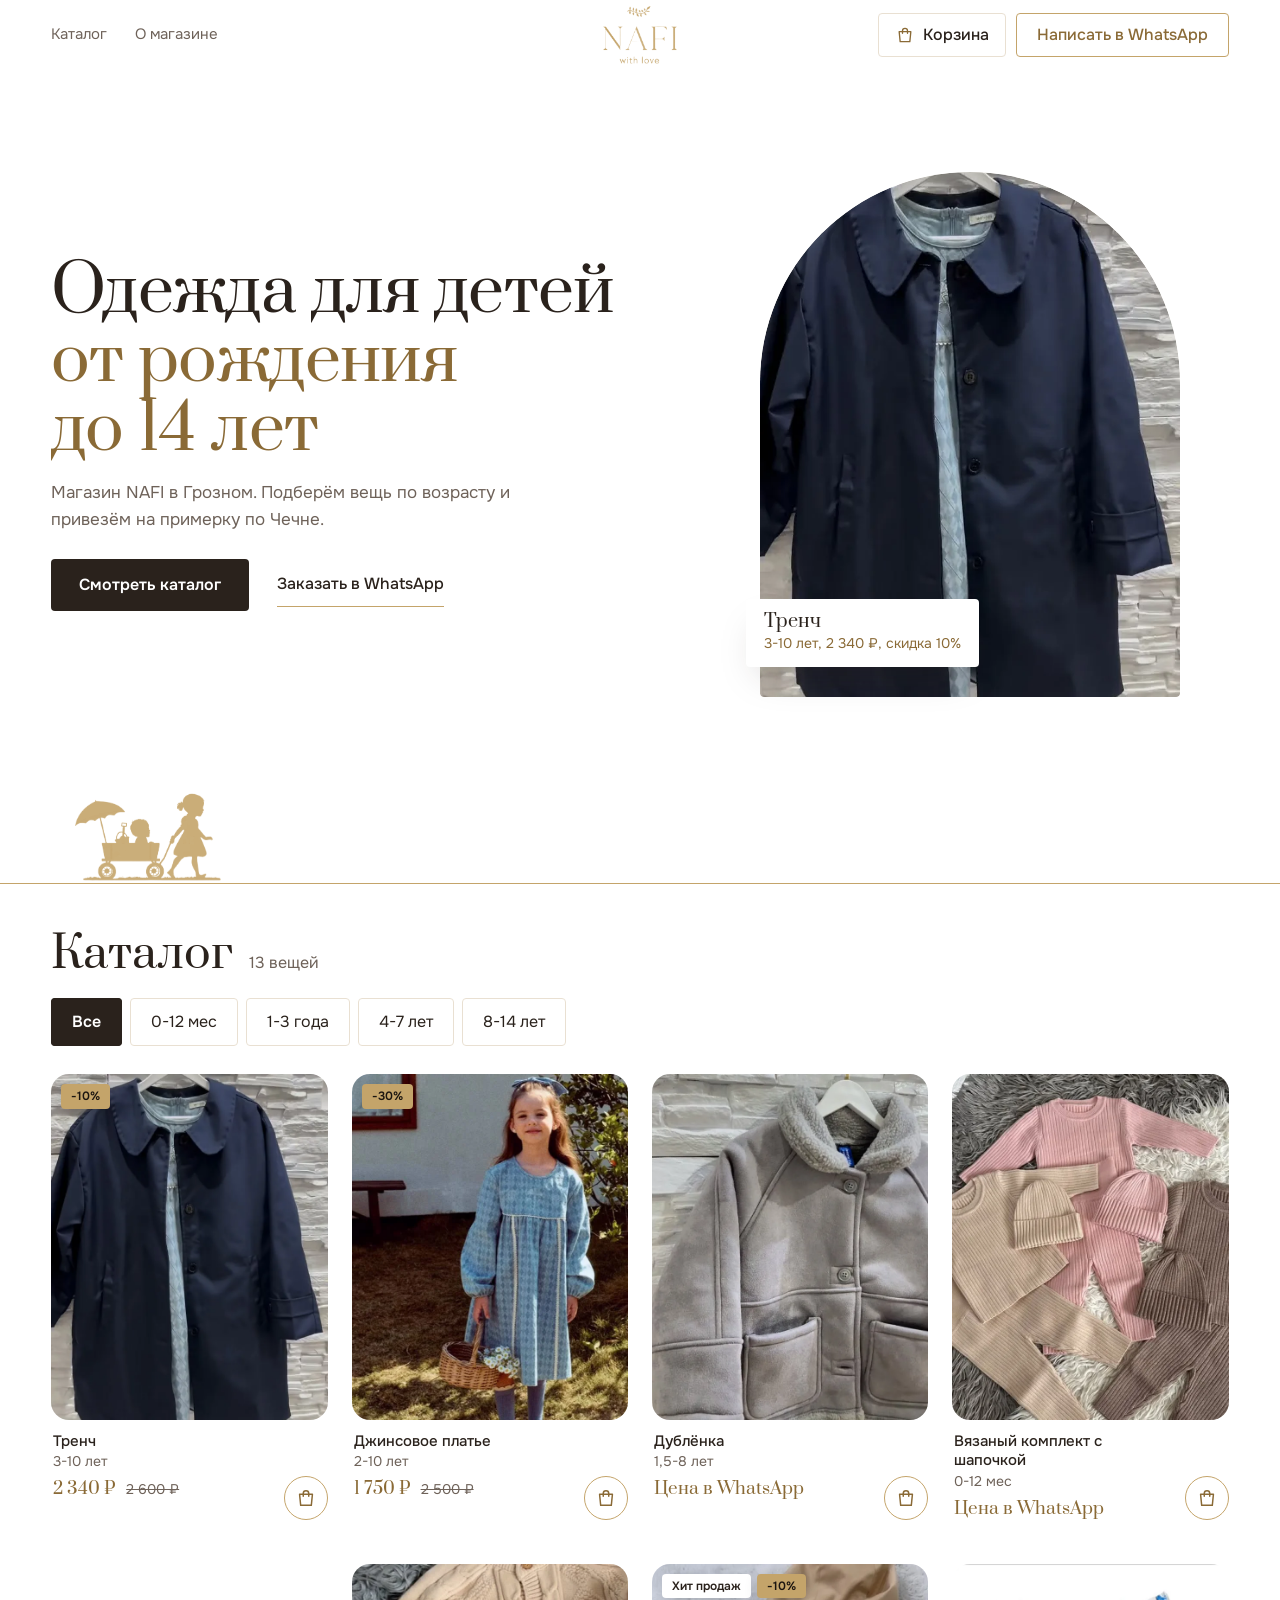
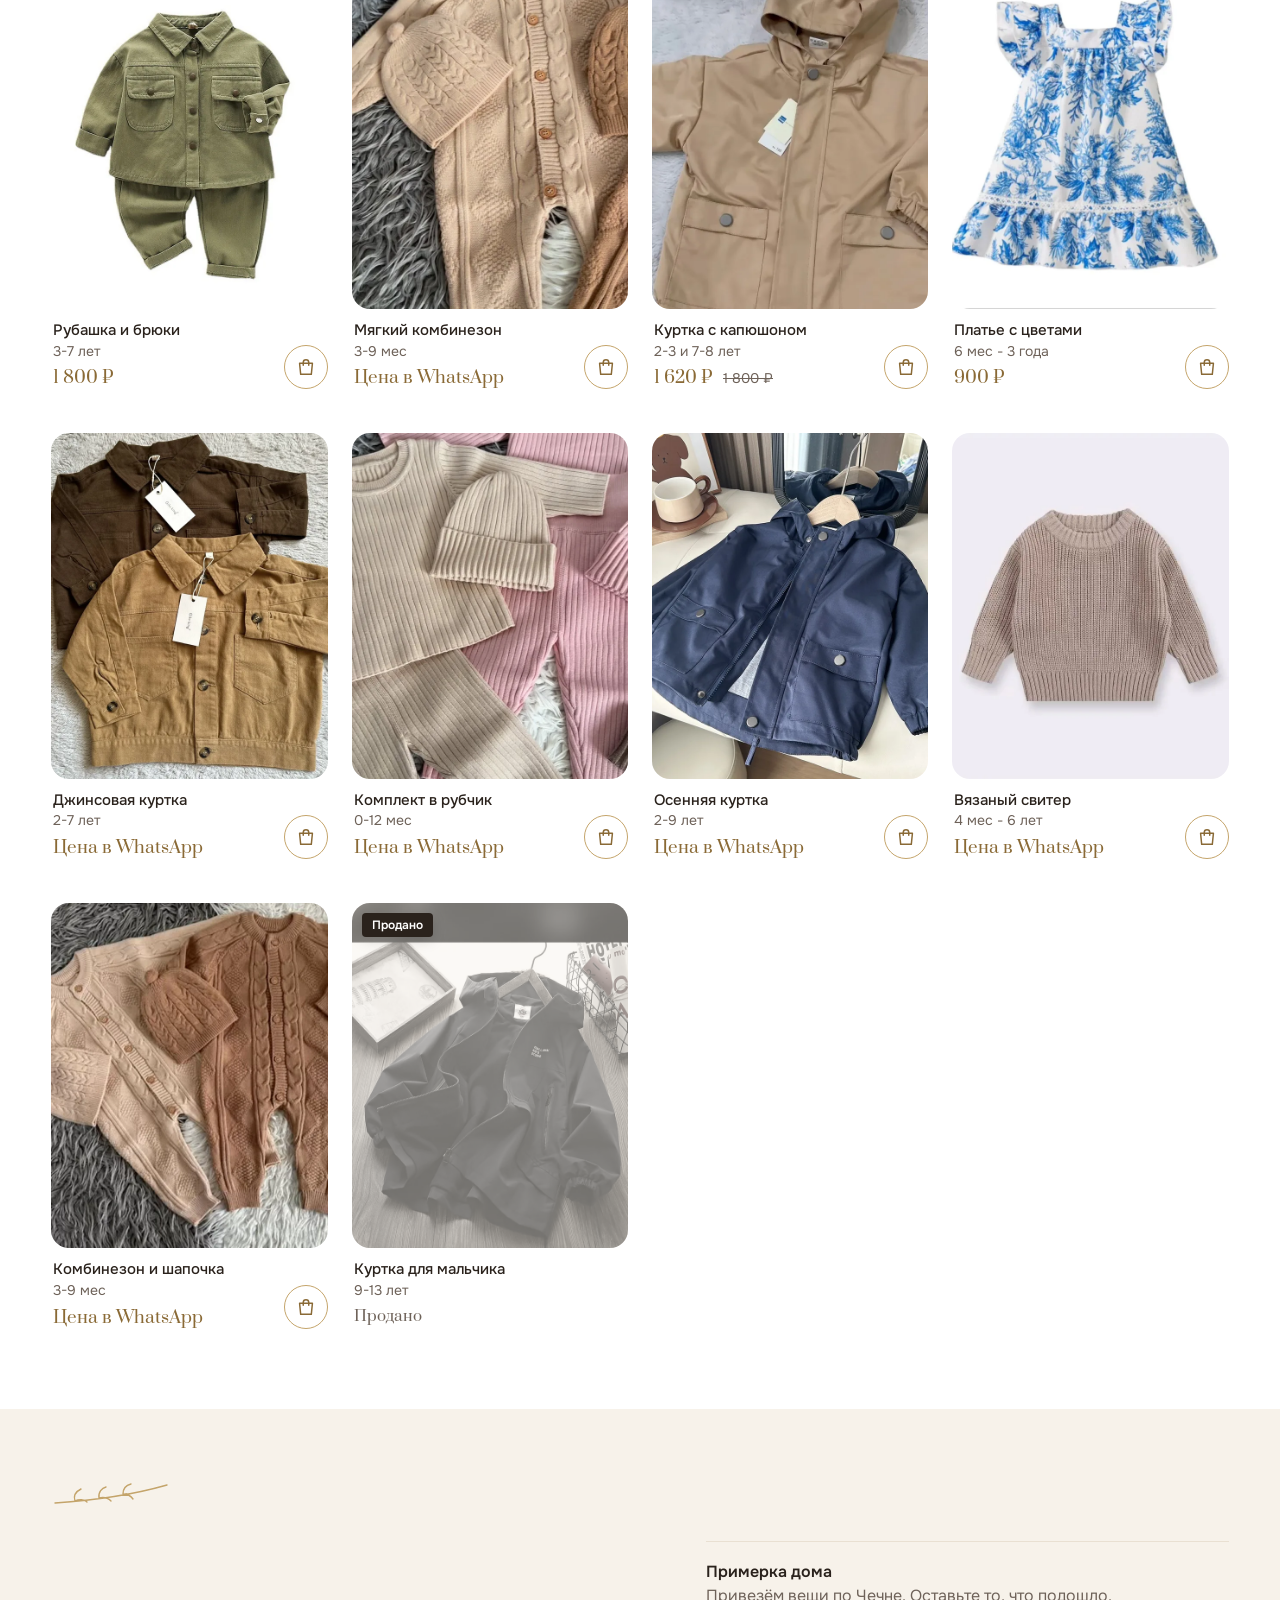
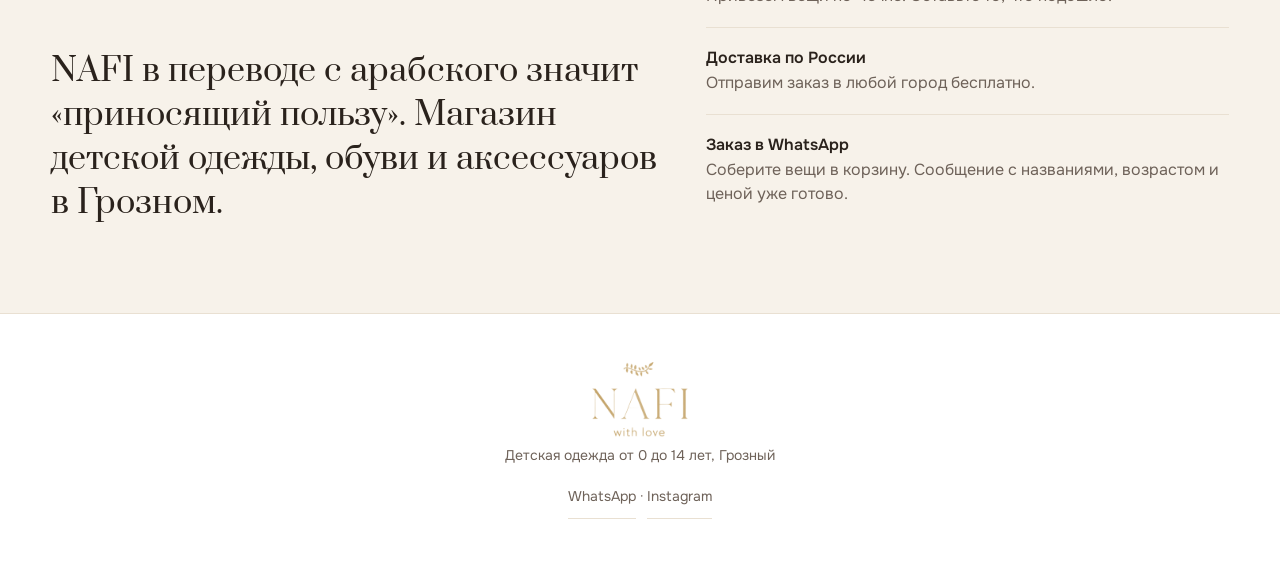
==== commit 05d4b719: "Магазин в Telegram: категории, акция, скрытие вещей, страница «Мой магазин» для бота Выложено скрипт" ====
--- a/index.html
+++ b/index.html
@@ -4,6 +4,7 @@
 <meta charset="utf-8">
 <meta name="viewport" content="width=device-width, initial-scale=1, viewport-fit=cover">
 <meta name="robots" content="noindex">
+<link rel="icon" href="img/znak.png">
 <meta name="color-scheme" content="light dark">
 <meta name="theme-color" content="#ffffff" media="(prefers-color-scheme: light)">
 <meta name="theme-color" content="#17120e" media="(prefers-color-scheme: dark)">
@@ -12,10 +13,10 @@
 <link rel="preconnect" href="https://fonts.googleapis.com">
 <link rel="preconnect" href="https://fonts.gstatic.com" crossorigin>
 <link href="https://fonts.googleapis.com/css2?family=Onest:wght@400;500;600&family=Prata&display=swap" rel="stylesheet">
-<link rel="stylesheet" href="css/base.css?v=e9d92d71">
-<link rel="stylesheet" href="css/glavnaya.css?v=e9d92d71">
-<link rel="stylesheet" href="css/katalog.css?v=e9d92d71">
-<link rel="stylesheet" href="css/korzina.css?v=e9d92d71">
+<link rel="stylesheet" href="css/base.css?v=14c1559e">
+<link rel="stylesheet" href="css/glavnaya.css?v=14c1559e">
+<link rel="stylesheet" href="css/katalog.css?v=14c1559e">
+<link rel="stylesheet" href="css/korzina.css?v=14c1559e">
 <script>
   // Тема как на телефоне. ?tema=svet или ?tema=tma: для проверки
   (() => {
@@ -39,6 +40,8 @@
 </header>
 
 <main>
+  <!-- Акция: текст и включение у Миланы в мини-приложении «Мой магазин» -->
+  <a class="akciya" href="#katalog" data-akciya hidden><span data-akciya-tekst></span></a>
   <!-- Светлая тема телефона: арка -->
   <section class="glavnaya glavnaya-svet">
     <div class="glavnaya-tekst sloj-tekst">
@@ -78,7 +81,9 @@
   <section class="katalog" id="katalog">
     <div class="katalog-verh"><h2>Каталог</h2><span class="schet" data-schet></span></div>
     <div class="vozrasty" id="vozrast" data-vozrasty role="group" aria-label="Возраст ребёнка"></div>
+    <div class="vozrasty kategorii" data-kategorii role="group" aria-label="Что ищете" hidden></div>
     <div class="setka" data-setka></div>
+    <p class="katalog-pusto" data-pusto hidden>Таких вещей сейчас нет. Напишите нам в WhatsApp, подберём.</p>
   </section>
 
   <section class="o-nas" id="o-nas">
@@ -121,7 +126,7 @@
   </div>
 </dialog>
 
-<script type="module" src="js/korzina.js?v=e9d92d71"></script>
-<script type="module" src="js/dvizhenie.js?v=e9d92d71"></script>
+<script type="module" src="js/korzina.js?v=14c1559e"></script>
+<script type="module" src="js/dvizhenie.js?v=14c1559e"></script>
 </body>
 </html>
--- a/css/katalog.css
+++ b/css/katalog.css
@@ -5,6 +5,19 @@
 .schet { color: var(--seryj); }
 .vozrasty { display: flex; gap: 8px; margin: 20px -16px 28px; padding: 0 16px; overflow-x: auto; scrollbar-width: none; }
 .vozrasty::-webkit-scrollbar { display: none; }
+/* Категории под возрастом: тот же вид кнопок, ряд ближе к возрасту */
+.vozrasty:has(+ .kategorii:not([hidden])) { margin-bottom: 10px; }
+.kategorii[hidden] { display: none; }
+.katalog-pusto { padding: 24px 0; color: var(--seryj); text-align: center; }
+.katalog-pusto[hidden] { display: none; }
+
+/* Акция: полоса вверху сайта, текст Миланы. Блик проходит раз в 6 секунд, без него при «уменьшить движение». */
+.akciya { position: relative; display: flex; align-items: center; justify-content: center; min-height: 48px; padding: 10px 16px; overflow: hidden;
+  background: var(--zoloto); color: var(--na-zolote); font-weight: 600; text-align: center; text-decoration: none; text-wrap: balance; }
+.akciya[hidden] { display: none; }
+.akciya::after { content: ''; position: absolute; inset: 0; background: linear-gradient(100deg, transparent 35%, rgba(255, 255, 255, .45) 50%, transparent 65%); transform: translateX(-100%); animation: akciya-blik 6s 1.5s ease-in-out infinite; }
+@keyframes akciya-blik { 0%, 70% { transform: translateX(-100%); } 100% { transform: translateX(100%); } }
+@media (prefers-reduced-motion: reduce) { .akciya::after { display: none; } }
 .vozrasty button, .tovar-razmery button { position: relative; flex: none; min-height: 48px; padding: 0 20px; border: 1px solid var(--liniya); border-radius: 4px; background: none; cursor: pointer; transition: border-color .3s, color .3s, transform .3s var(--pruzhina); }
 .vozrasty button::before, .tovar-razmery button::before { content: ''; position: absolute; inset: -1px; border-radius: 4px; background: var(--knopka-fon); transform: scaleY(0); transform-origin: bottom; transition: transform .45s var(--plavno); z-index: -1; }
 .vozrasty button, .tovar-razmery button { z-index: 0; isolation: isolate; }
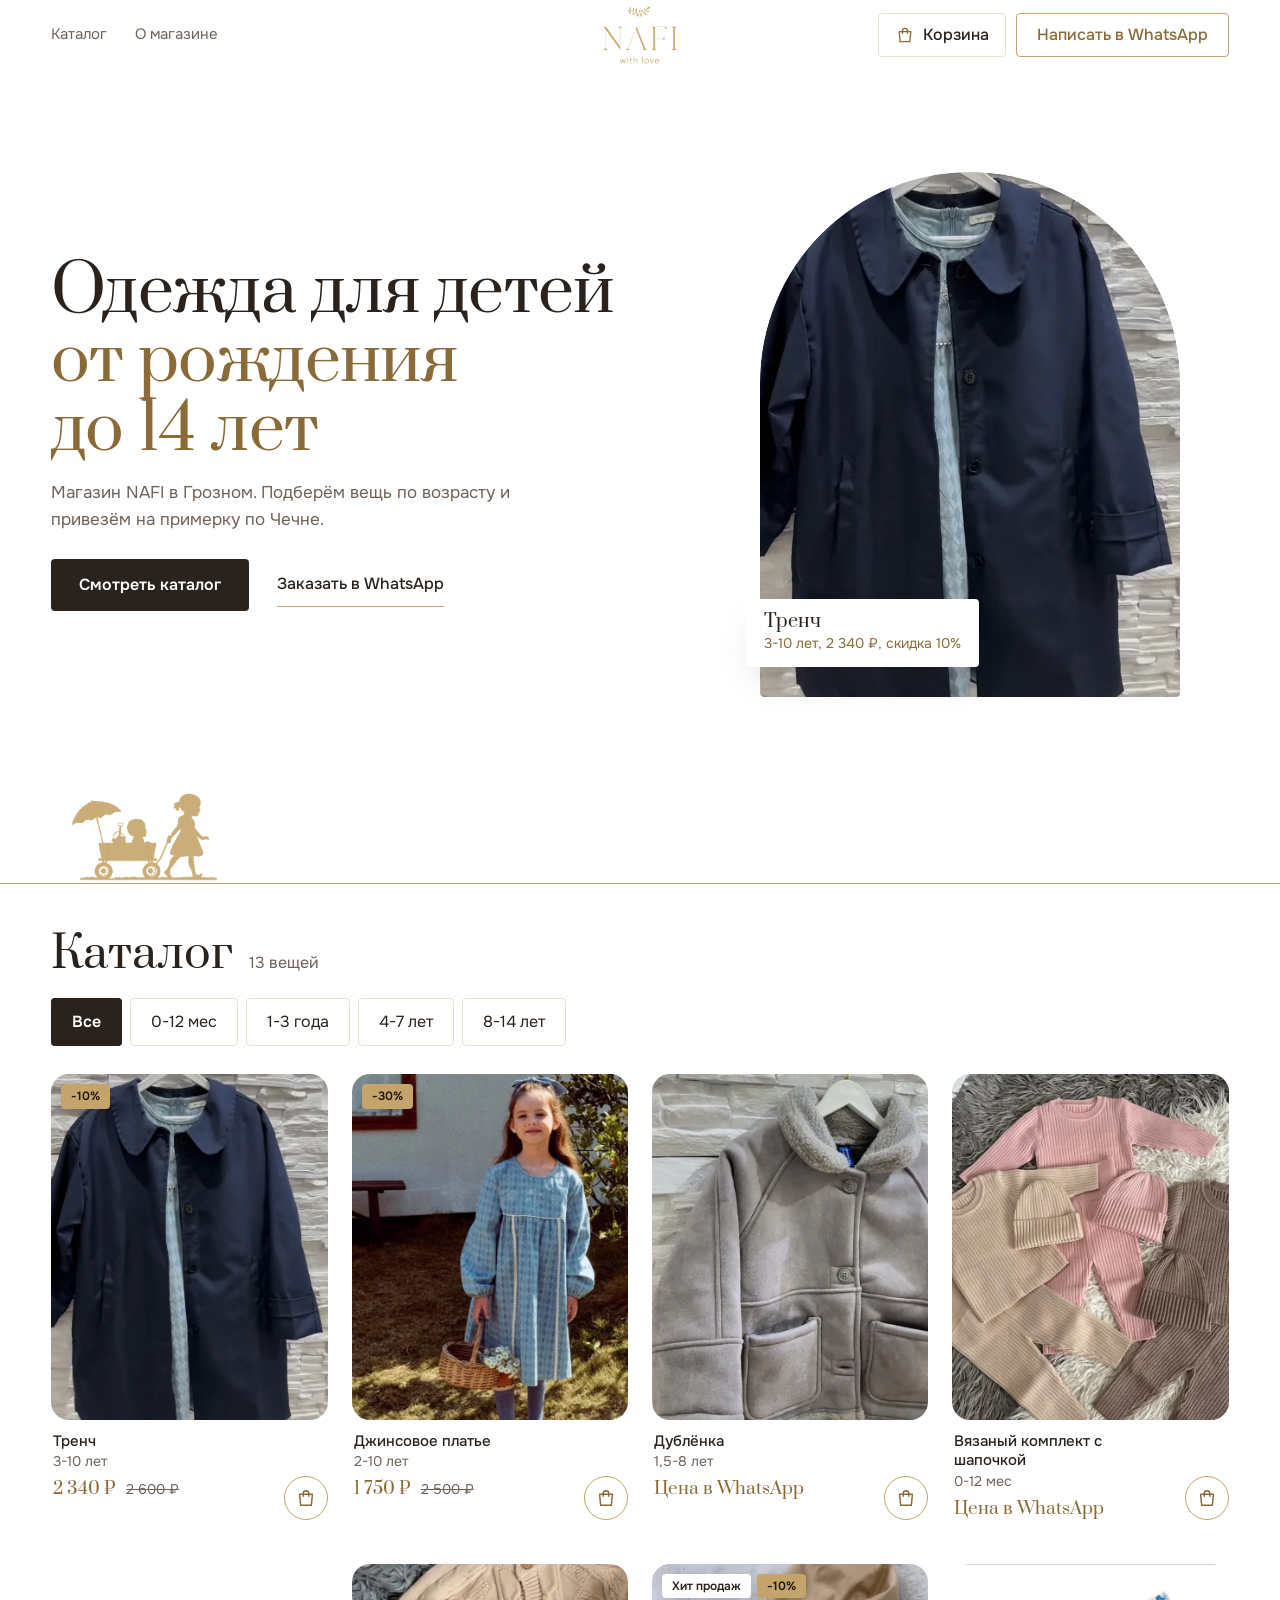
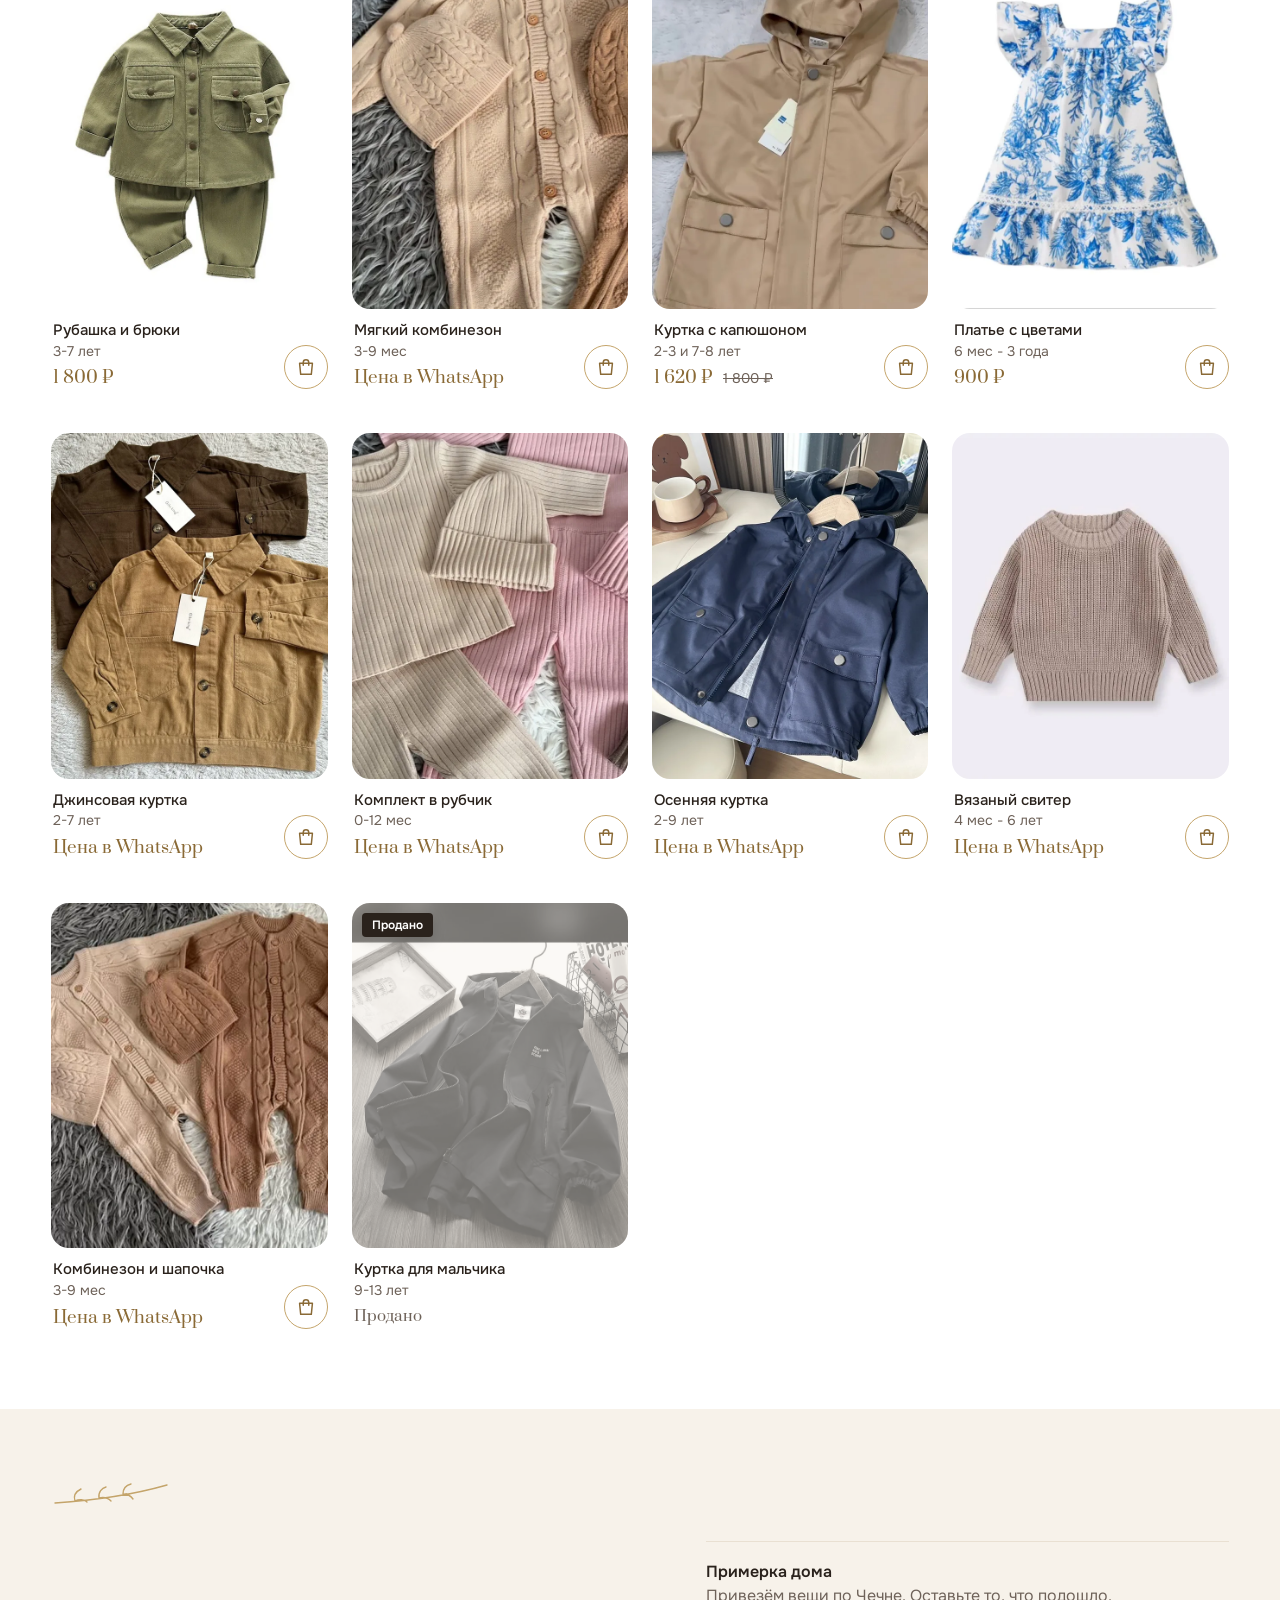
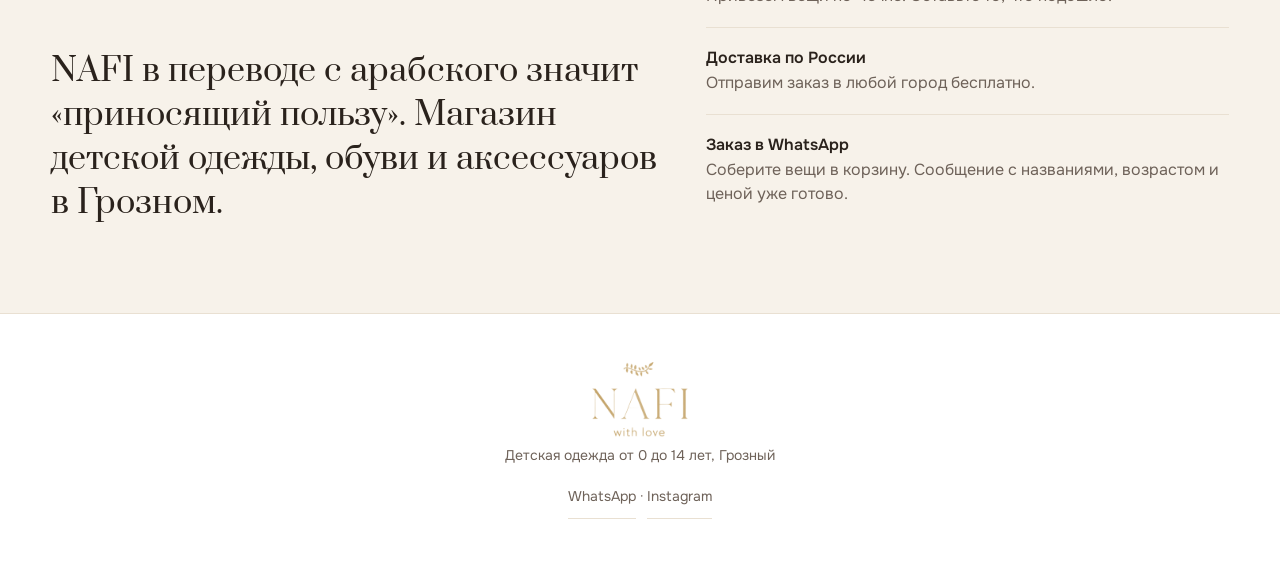
==== commit 71a3fa93: "1.1.1: «Мой магазин» сохраняет через Telegram Выложено скриптом выложить-сайт.py" ====
--- a/index.html
+++ b/index.html
@@ -13,10 +13,10 @@
 <link rel="preconnect" href="https://fonts.googleapis.com">
 <link rel="preconnect" href="https://fonts.gstatic.com" crossorigin>
 <link href="https://fonts.googleapis.com/css2?family=Onest:wght@400;500;600&family=Prata&display=swap" rel="stylesheet">
-<link rel="stylesheet" href="css/base.css?v=14c1559e">
-<link rel="stylesheet" href="css/glavnaya.css?v=14c1559e">
-<link rel="stylesheet" href="css/katalog.css?v=14c1559e">
-<link rel="stylesheet" href="css/korzina.css?v=14c1559e">
+<link rel="stylesheet" href="css/base.css?v=a36433cd">
+<link rel="stylesheet" href="css/glavnaya.css?v=a36433cd">
+<link rel="stylesheet" href="css/katalog.css?v=a36433cd">
+<link rel="stylesheet" href="css/korzina.css?v=a36433cd">
 <script>
   // Тема как на телефоне. ?tema=svet или ?tema=tma: для проверки
   (() => {
@@ -126,7 +126,7 @@
   </div>
 </dialog>
 
-<script type="module" src="js/korzina.js?v=14c1559e"></script>
-<script type="module" src="js/dvizhenie.js?v=14c1559e"></script>
+<script type="module" src="js/korzina.js?v=a36433cd"></script>
+<script type="module" src="js/dvizhenie.js?v=a36433cd"></script>
 </body>
 </html>
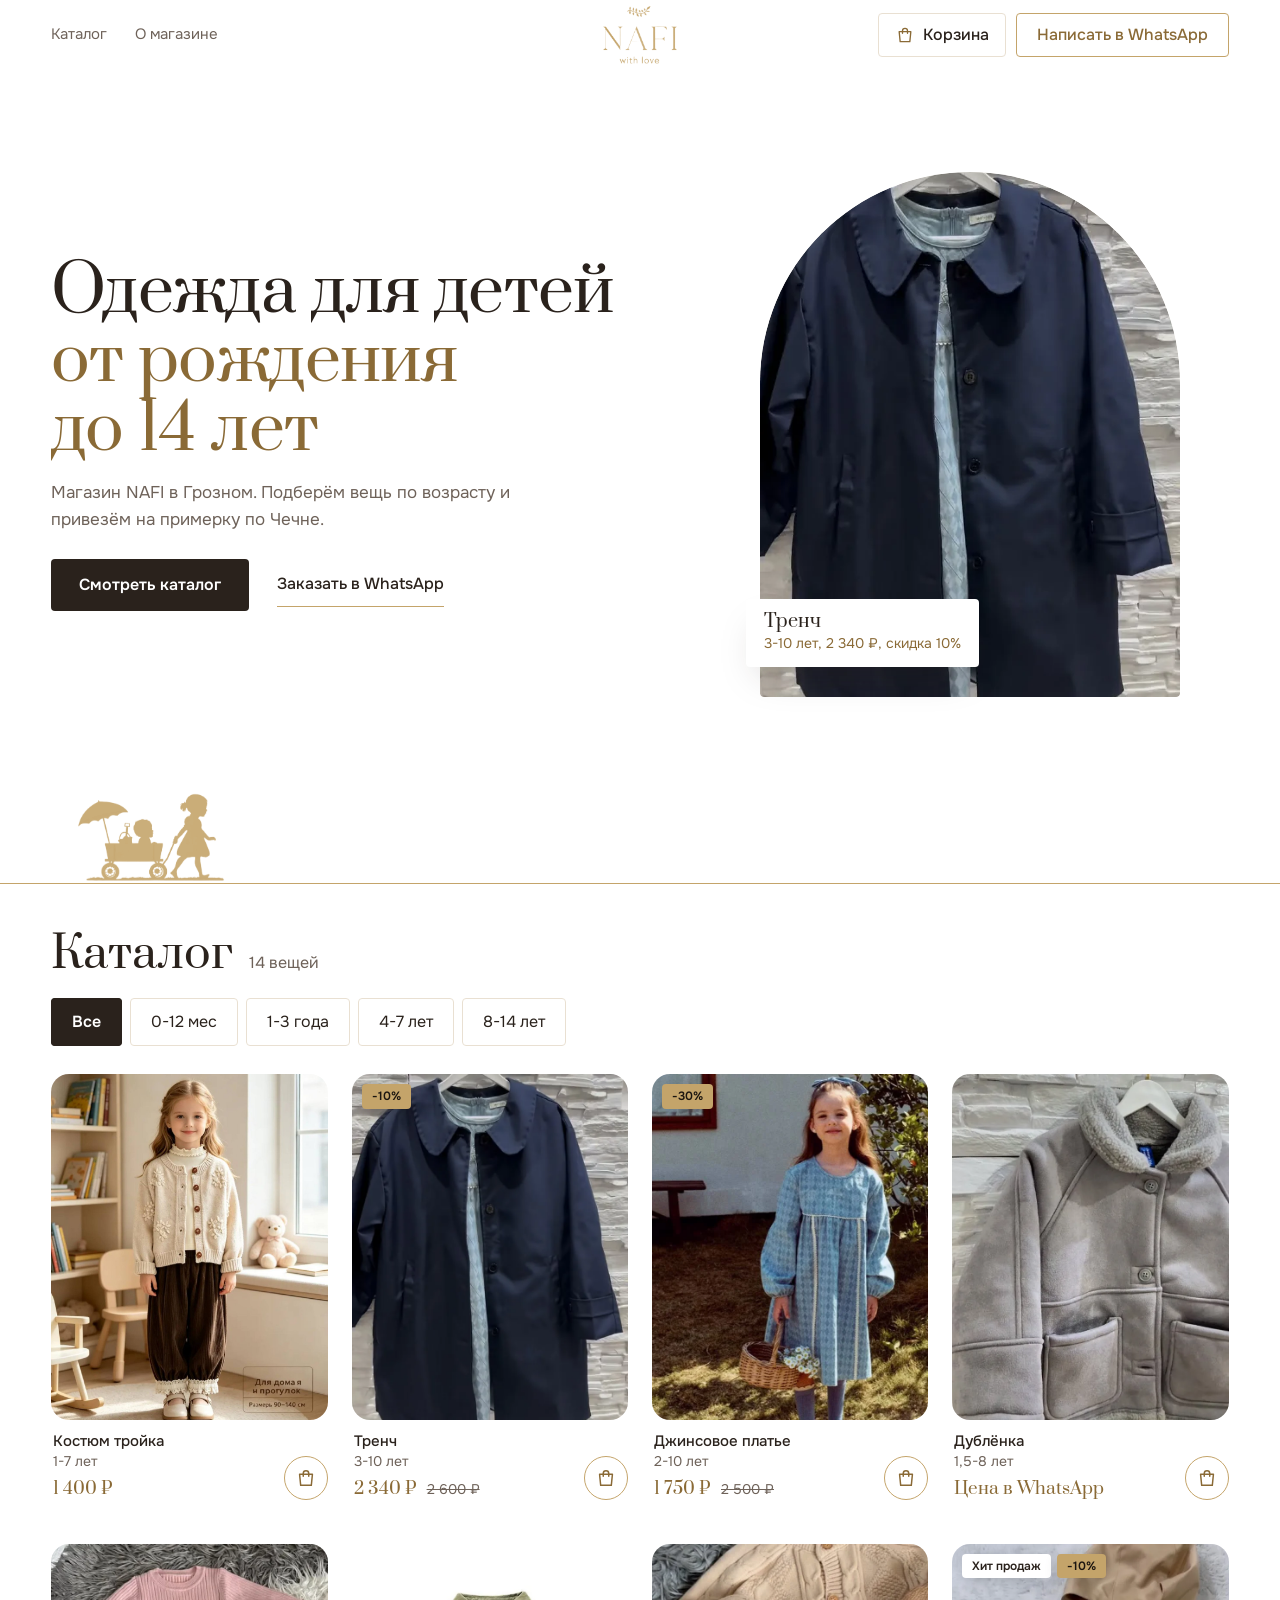
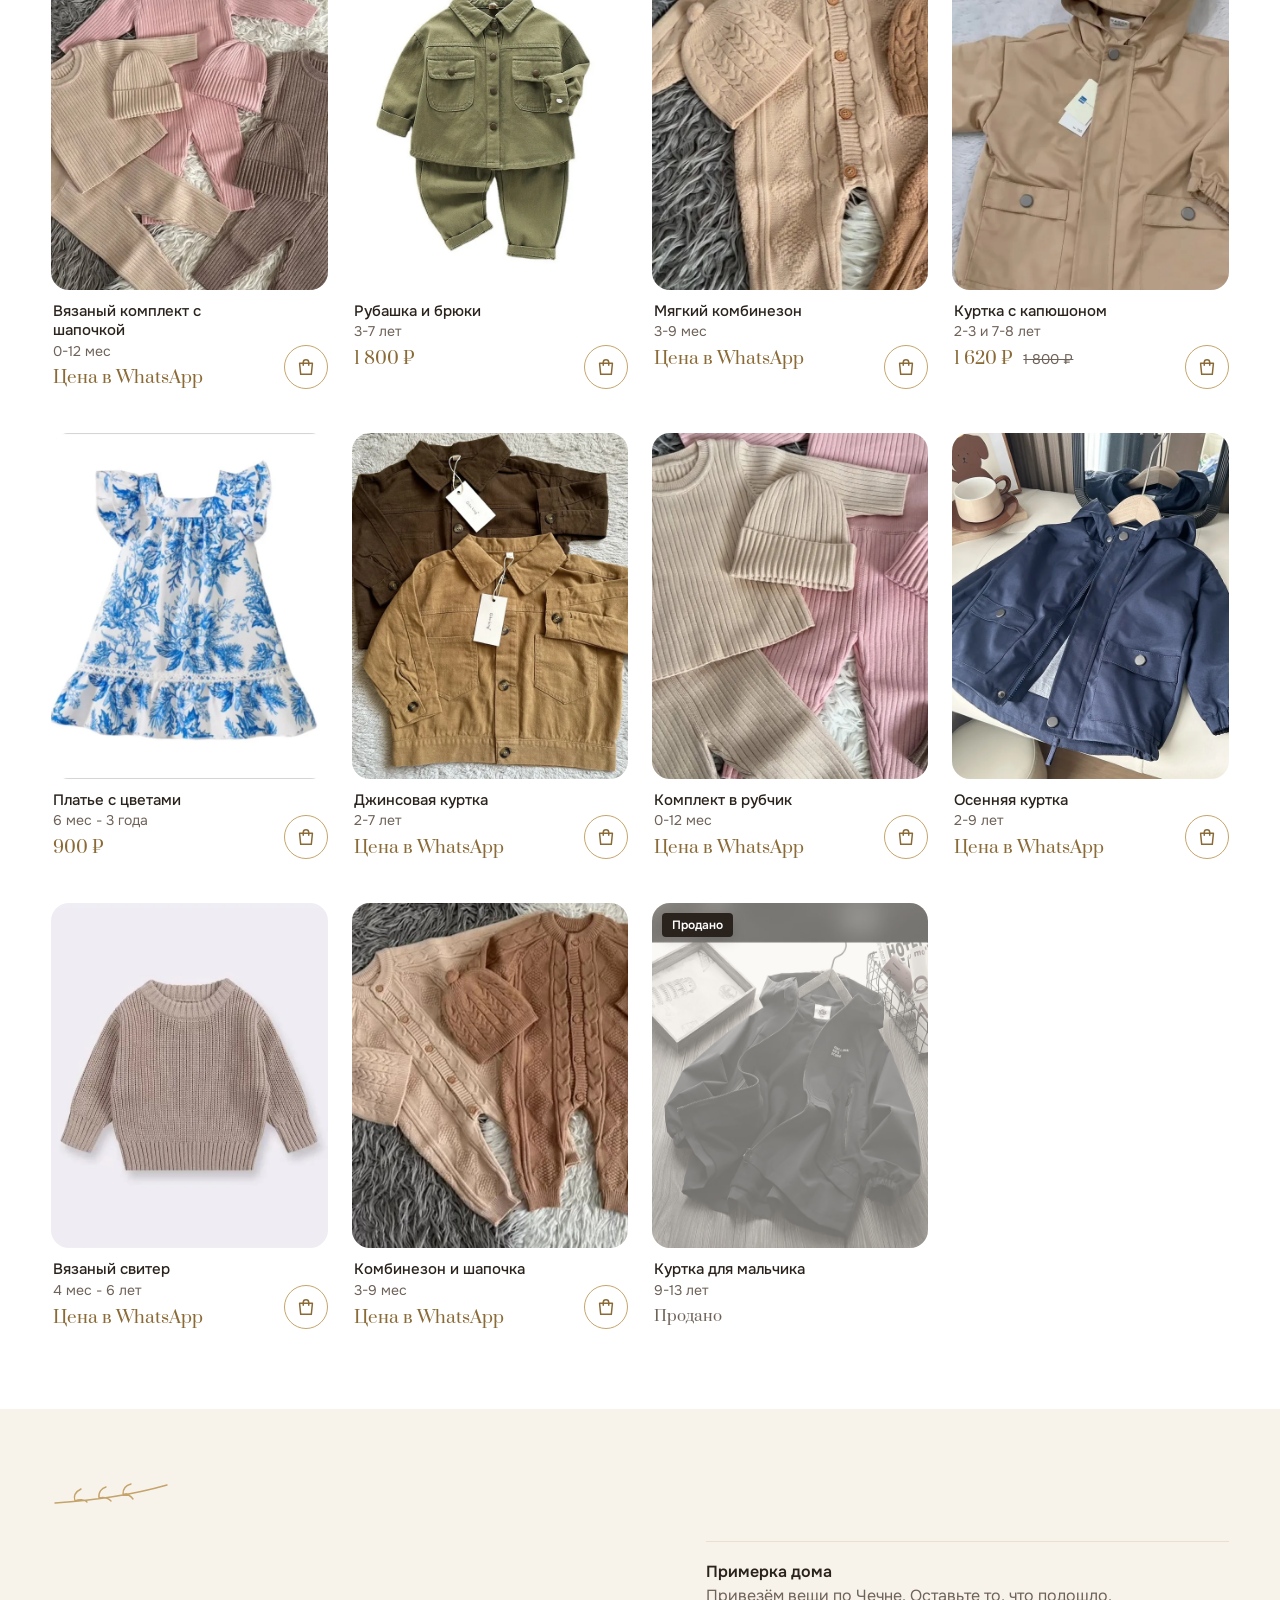
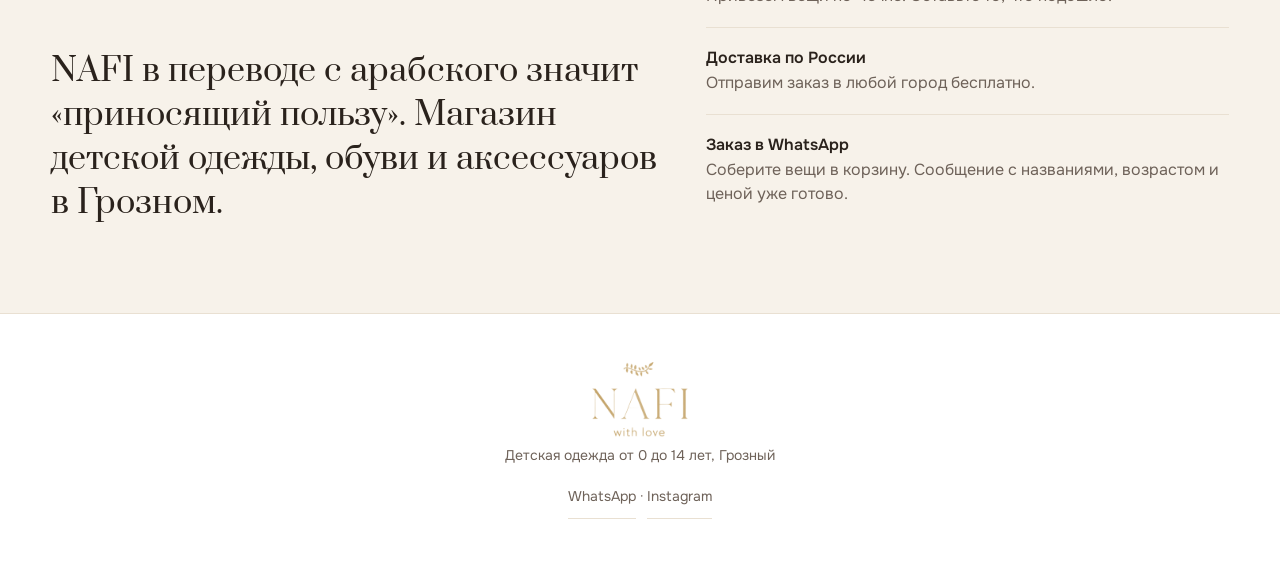
==== commit c1208190: "1.2.0: превью ссылки в мессенджерах, значки, manifest Выложено скриптом выложить-сайт.py" ====
--- a/index.html
+++ b/index.html
@@ -4,19 +4,40 @@
 <meta charset="utf-8">
 <meta name="viewport" content="width=device-width, initial-scale=1, viewport-fit=cover">
 <meta name="robots" content="noindex">
-<link rel="icon" href="img/znak.png">
 <meta name="color-scheme" content="light dark">
 <meta name="theme-color" content="#ffffff" media="(prefers-color-scheme: light)">
 <meta name="theme-color" content="#17120e" media="(prefers-color-scheme: dark)">
 <title>NAFI: детская одежда в Грозном</title>
 <meta name="description" content="Детская одежда NAFI от 0 до 14 лет в Грозном. Выберите вещь по возрасту и закажите в WhatsApp.">
+<link rel="icon" href="favicon.ico" sizes="32x32 48x48">
+<link rel="icon" href="img/znachok-192.png" type="image/png" sizes="192x192">
+<link rel="apple-touch-icon" href="img/znachok-180.png">
+<link rel="manifest" href="site.webmanifest">
+<link rel="canonical" href="https://xasi88.github.io/nafi/">
+<meta property="og:type" content="website">
+<meta property="og:site_name" content="NAFI with love">
+<meta property="og:locale" content="ru_RU">
+<meta property="og:url" content="https://xasi88.github.io/nafi/">
+<meta property="og:title" content="NAFI: детская одежда в Грозном">
+<meta property="og:description" content="Детская одежда NAFI от 0 до 14 лет в Грозном. Выберите вещь по возрасту и закажите в WhatsApp.">
+<meta property="og:image" content="https://xasi88.github.io/nafi/img/prevyu.jpg">
+<meta property="og:image:secure_url" content="https://xasi88.github.io/nafi/img/prevyu.jpg">
+<meta property="og:image:type" content="image/jpeg">
+<meta property="og:image:width" content="1200">
+<meta property="og:image:height" content="630">
+<meta property="og:image:alt" content="NAFI with love: детская одежда от 0 до 14 лет, Грозный">
+<meta name="twitter:card" content="summary_large_image">
+<meta name="twitter:title" content="NAFI: детская одежда в Грозном">
+<meta name="twitter:description" content="Детская одежда NAFI от 0 до 14 лет в Грозном. Выберите вещь по возрасту и закажите в WhatsApp.">
+<meta name="twitter:image" content="https://xasi88.github.io/nafi/img/prevyu.jpg">
+<meta name="apple-mobile-web-app-title" content="NAFI">
 <link rel="preconnect" href="https://fonts.googleapis.com">
 <link rel="preconnect" href="https://fonts.gstatic.com" crossorigin>
 <link href="https://fonts.googleapis.com/css2?family=Onest:wght@400;500;600&family=Prata&display=swap" rel="stylesheet">
-<link rel="stylesheet" href="css/base.css?v=a36433cd">
-<link rel="stylesheet" href="css/glavnaya.css?v=a36433cd">
-<link rel="stylesheet" href="css/katalog.css?v=a36433cd">
-<link rel="stylesheet" href="css/korzina.css?v=a36433cd">
+<link rel="stylesheet" href="css/base.css?v=1be02244">
+<link rel="stylesheet" href="css/glavnaya.css?v=1be02244">
+<link rel="stylesheet" href="css/katalog.css?v=1be02244">
+<link rel="stylesheet" href="css/korzina.css?v=1be02244">
 <script>
   // Тема как на телефоне. ?tema=svet или ?tema=tma: для проверки
   (() => {
@@ -126,7 +147,7 @@
   </div>
 </dialog>
 
-<script type="module" src="js/korzina.js?v=a36433cd"></script>
-<script type="module" src="js/dvizhenie.js?v=a36433cd"></script>
+<script type="module" src="js/korzina.js?v=1be02244"></script>
+<script type="module" src="js/dvizhenie.js?v=1be02244"></script>
 </body>
 </html>
